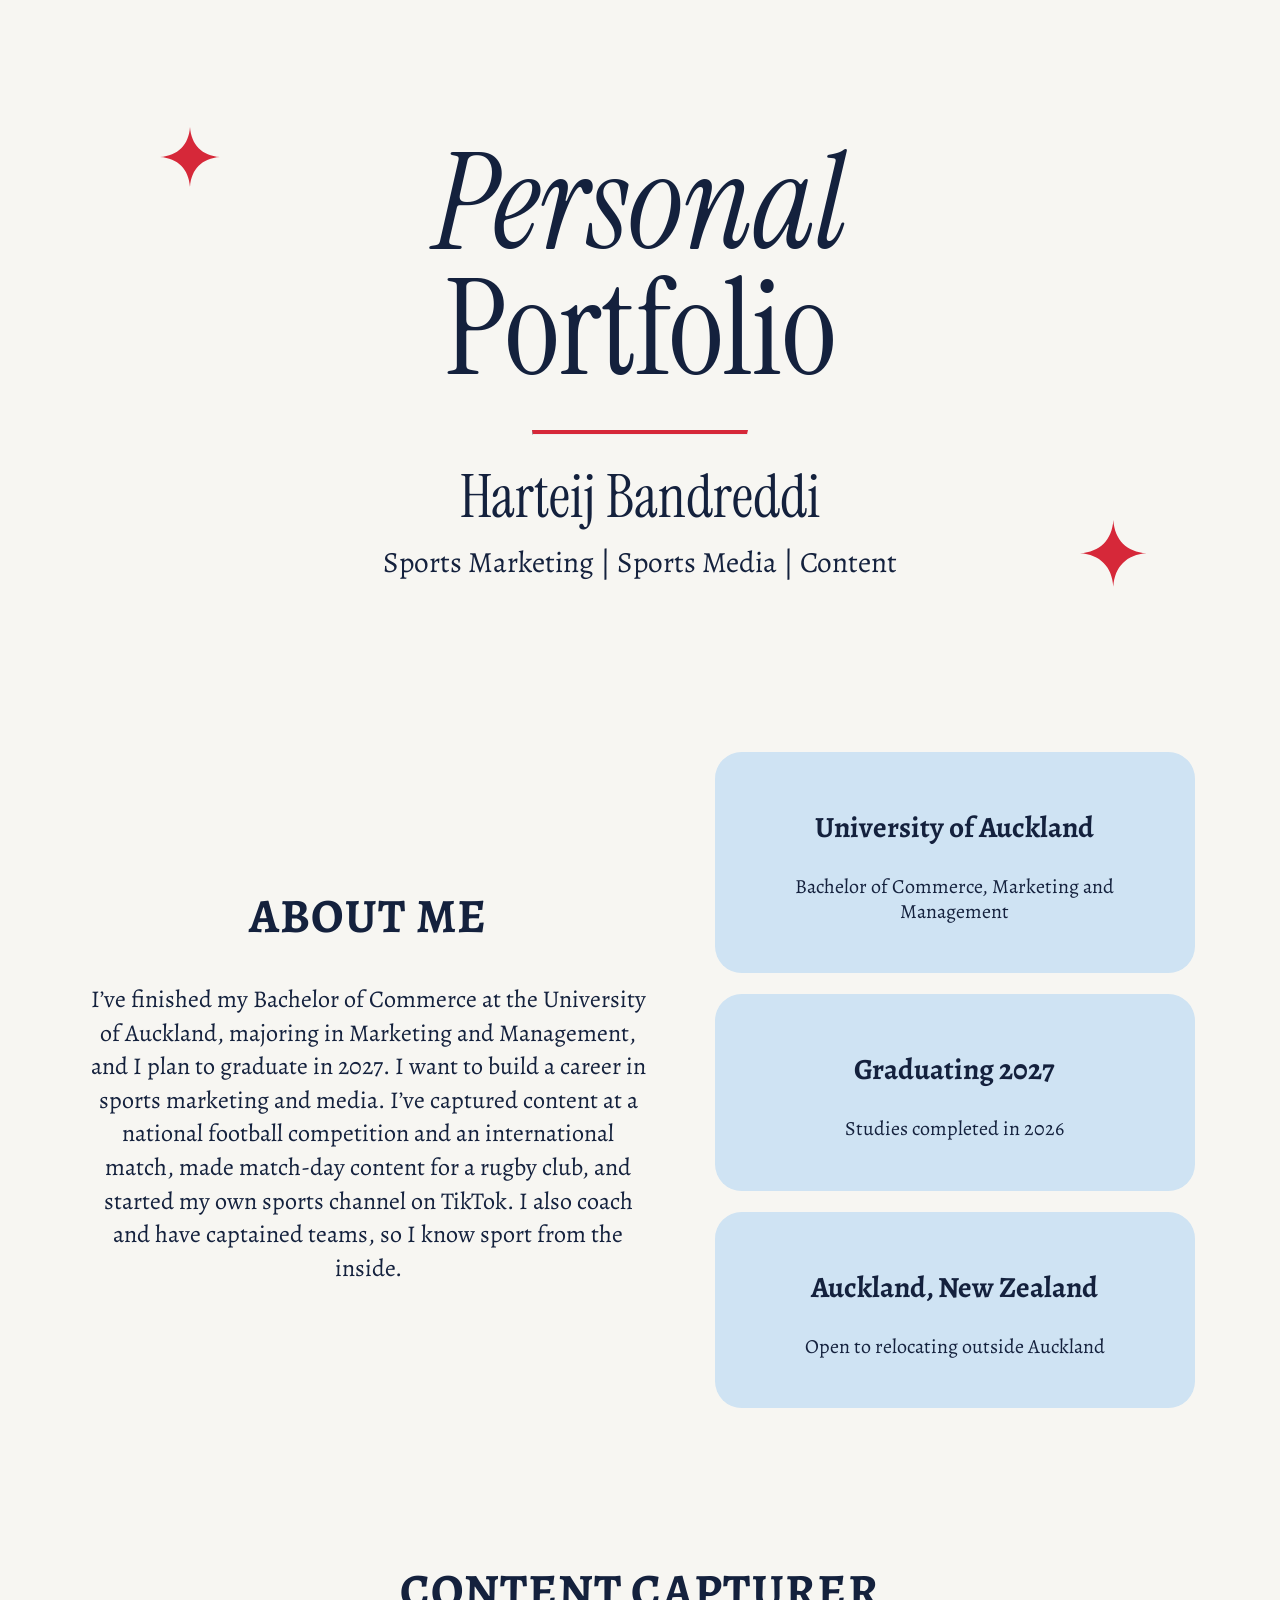
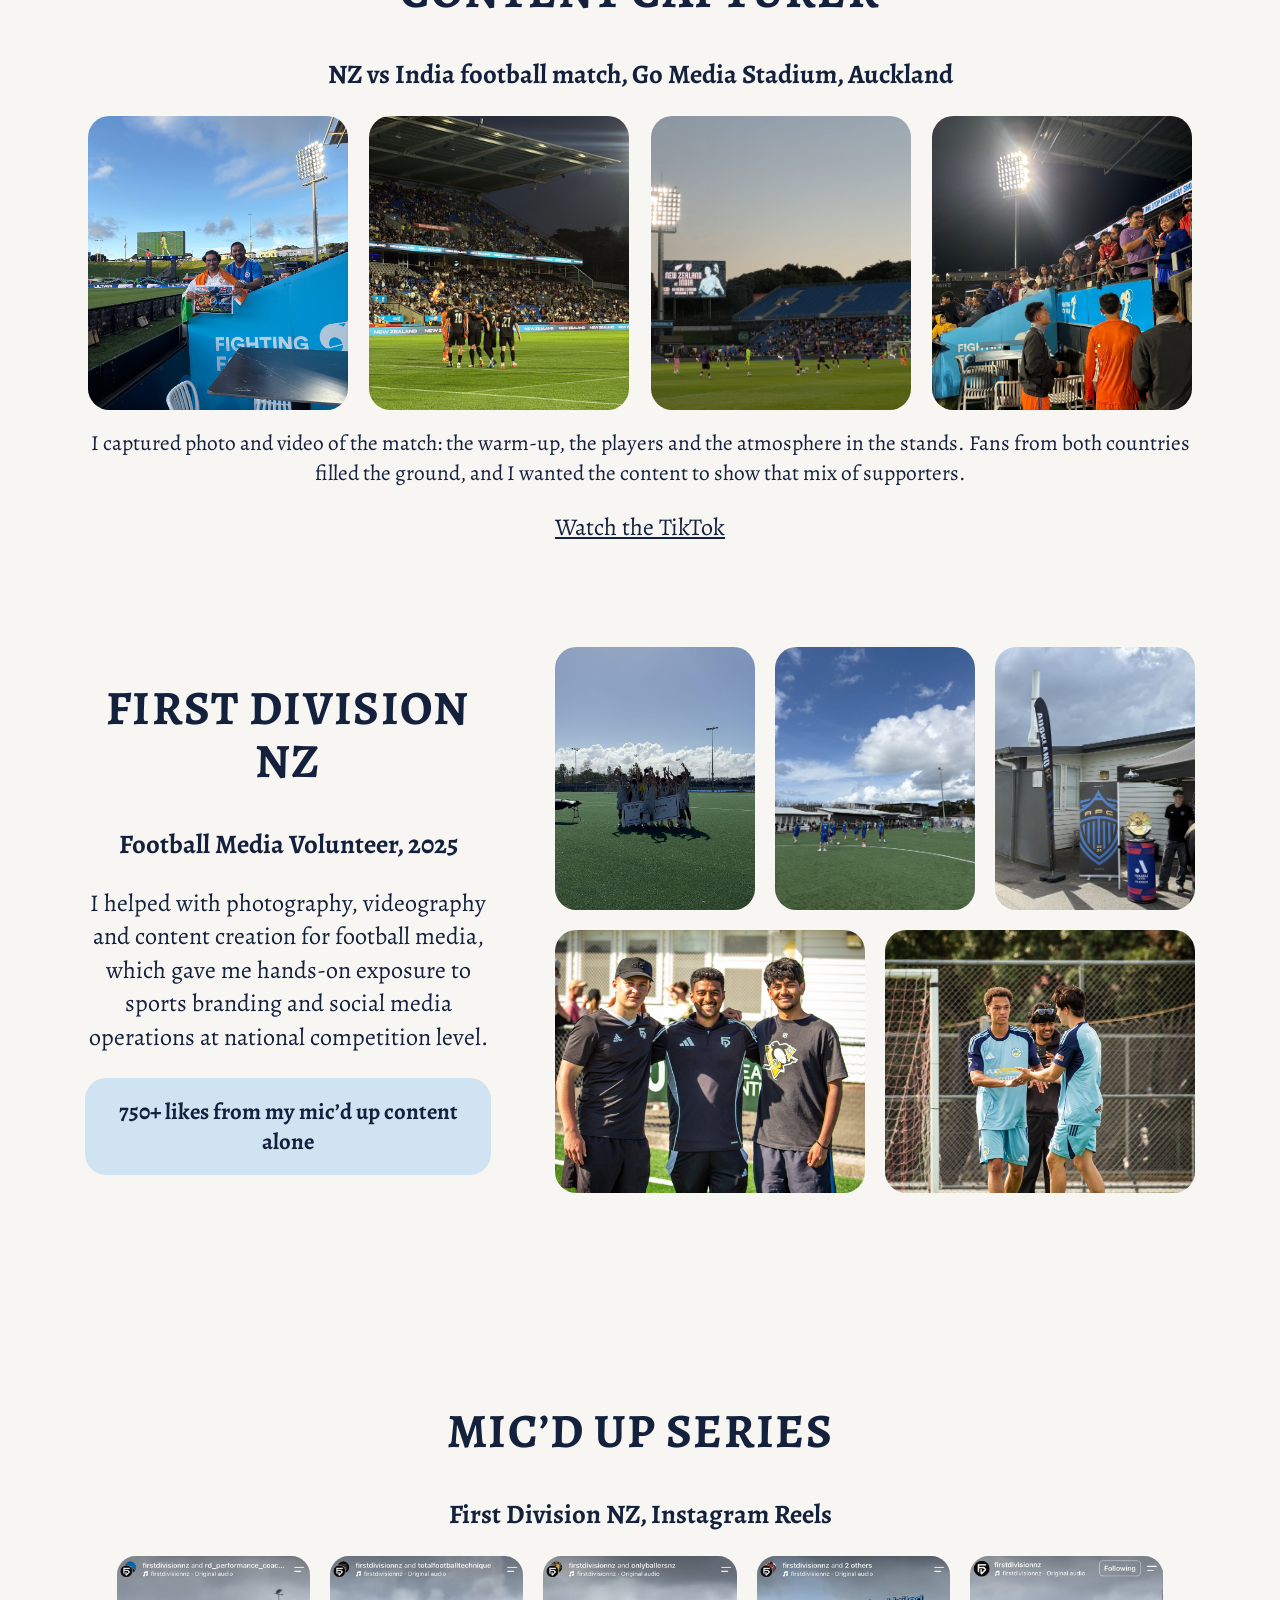
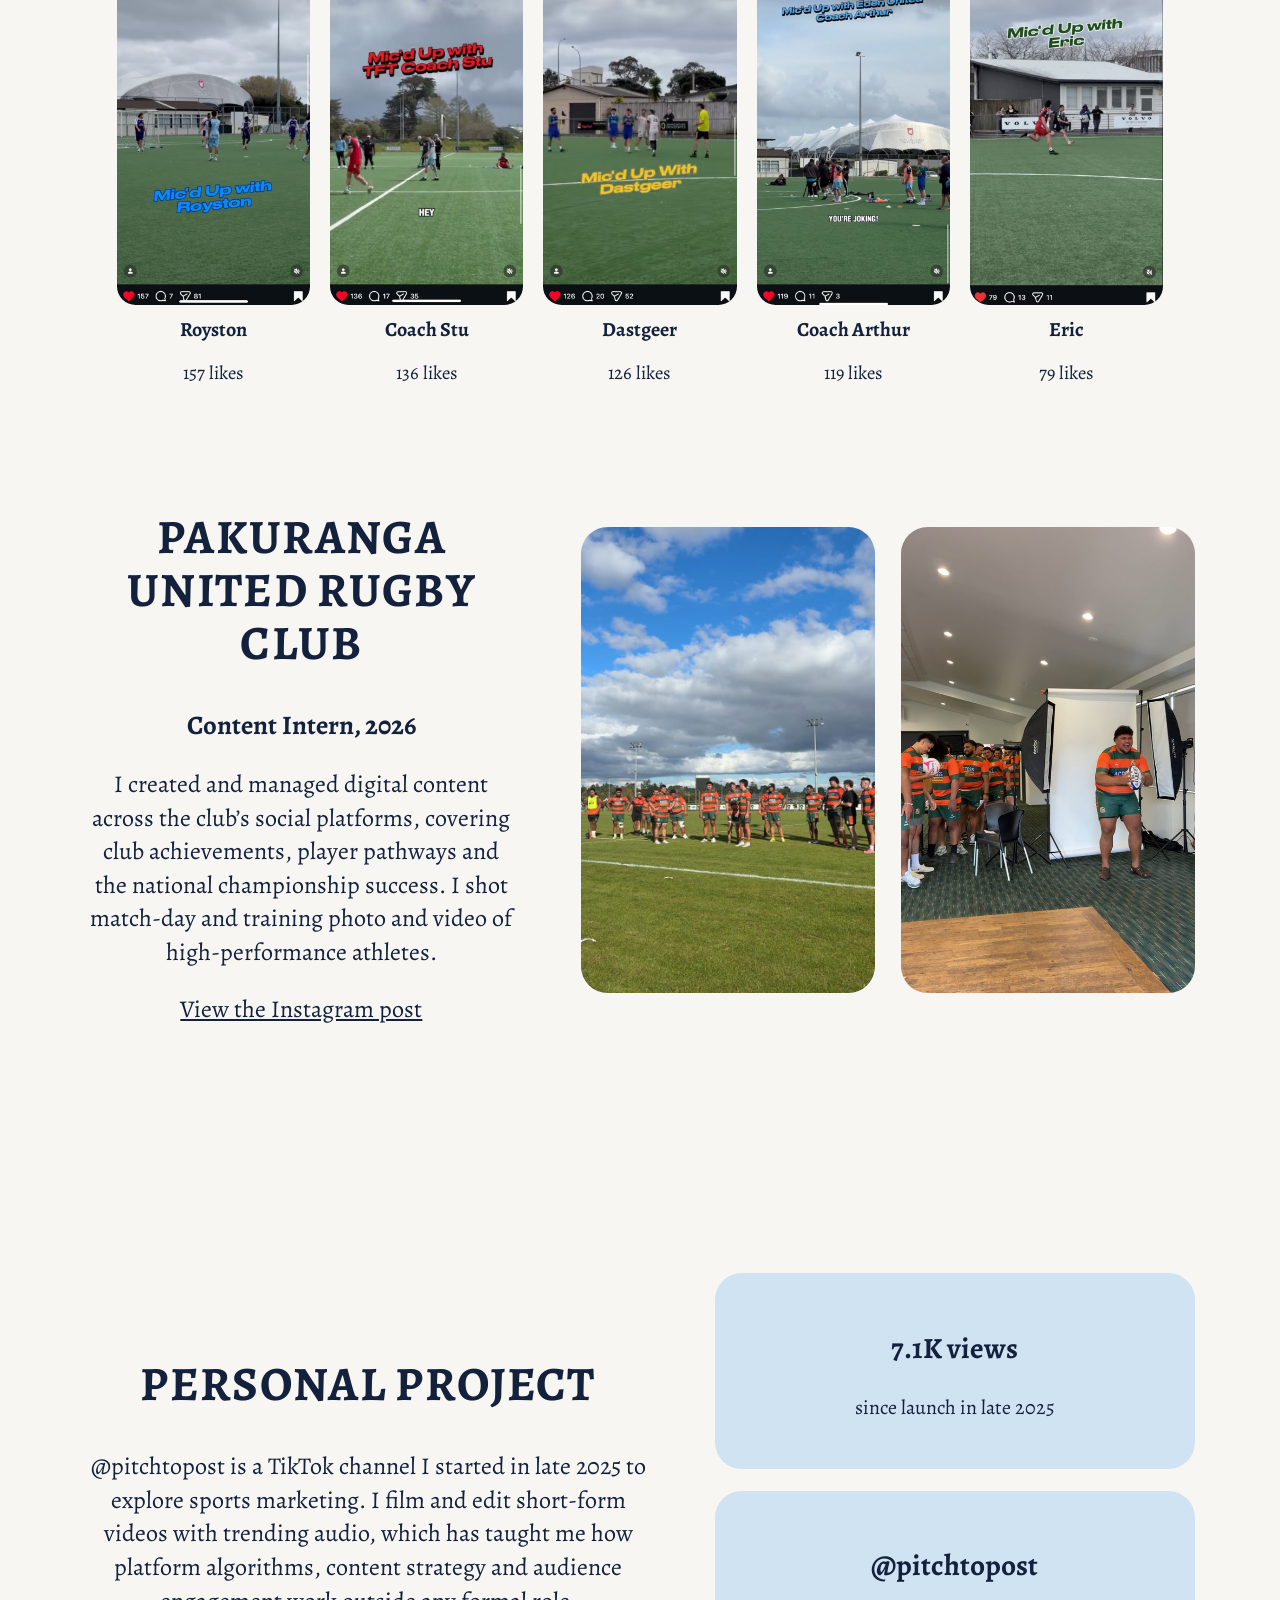
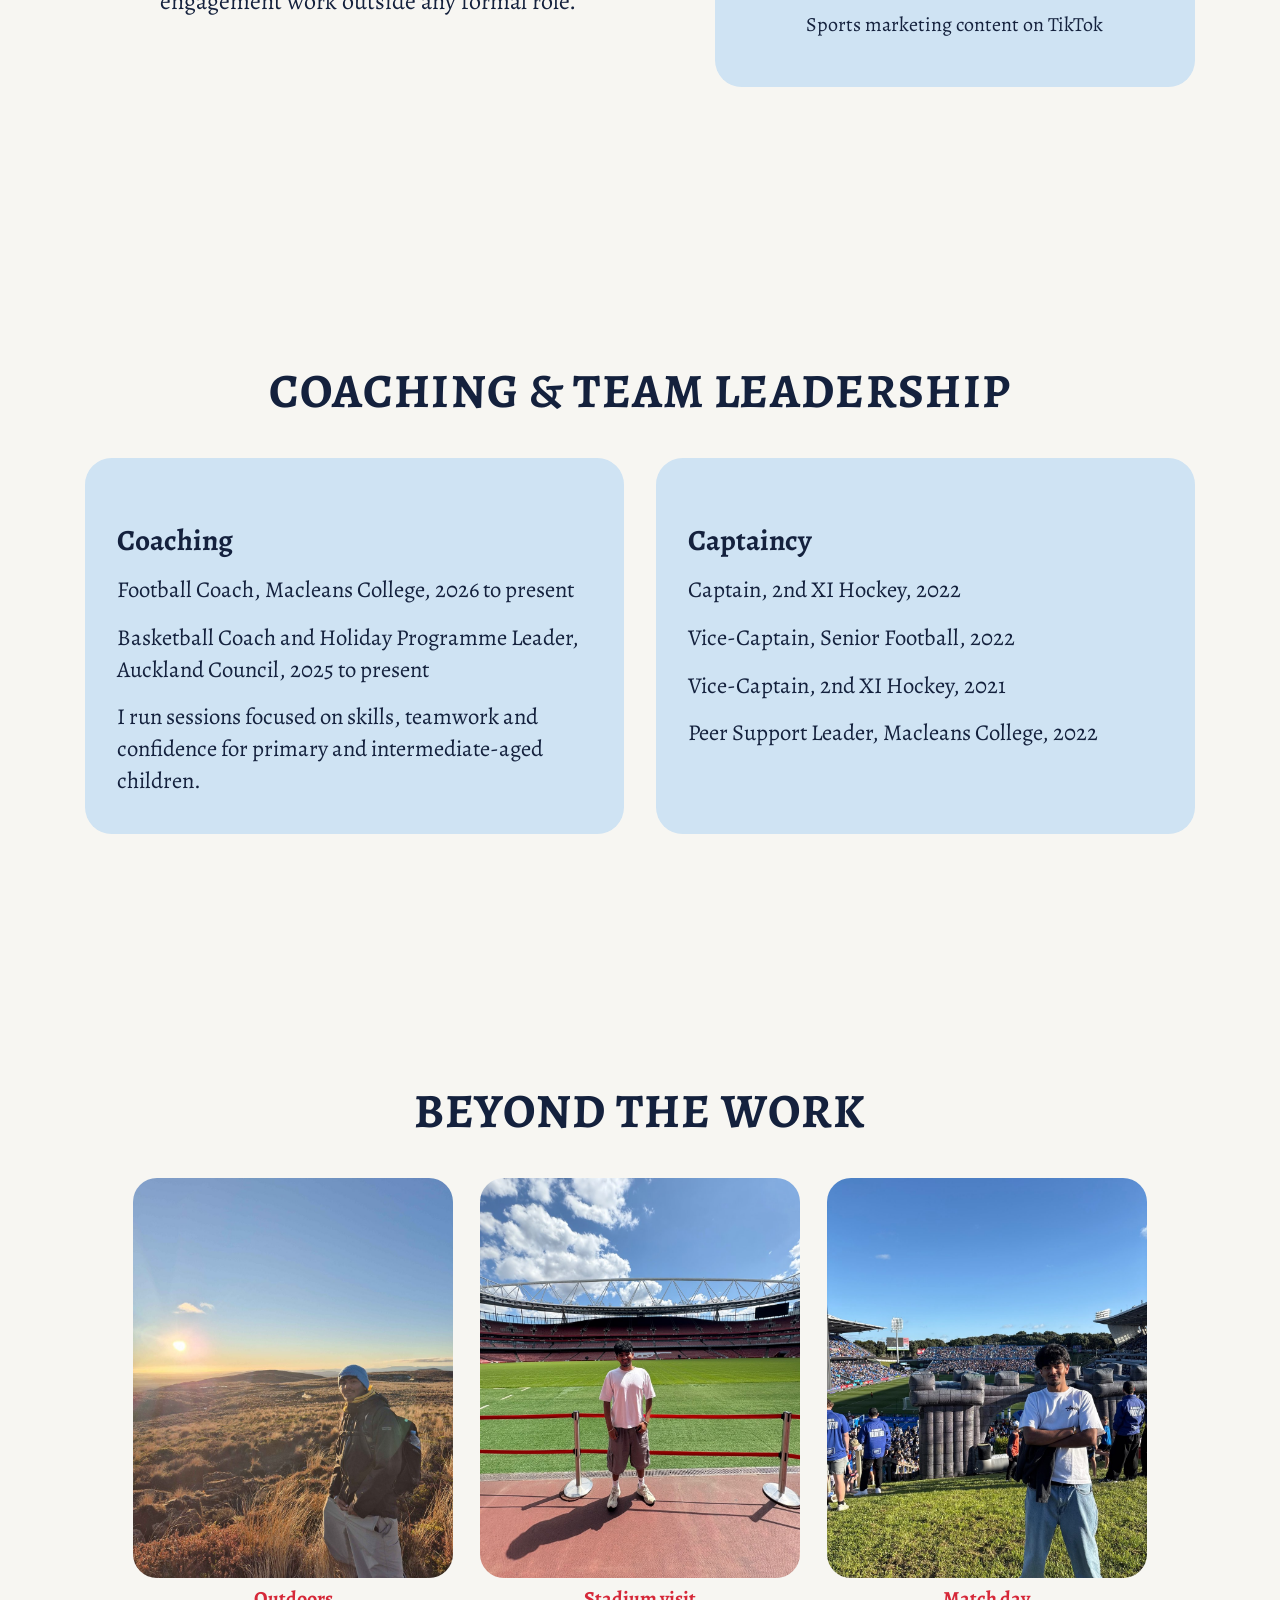
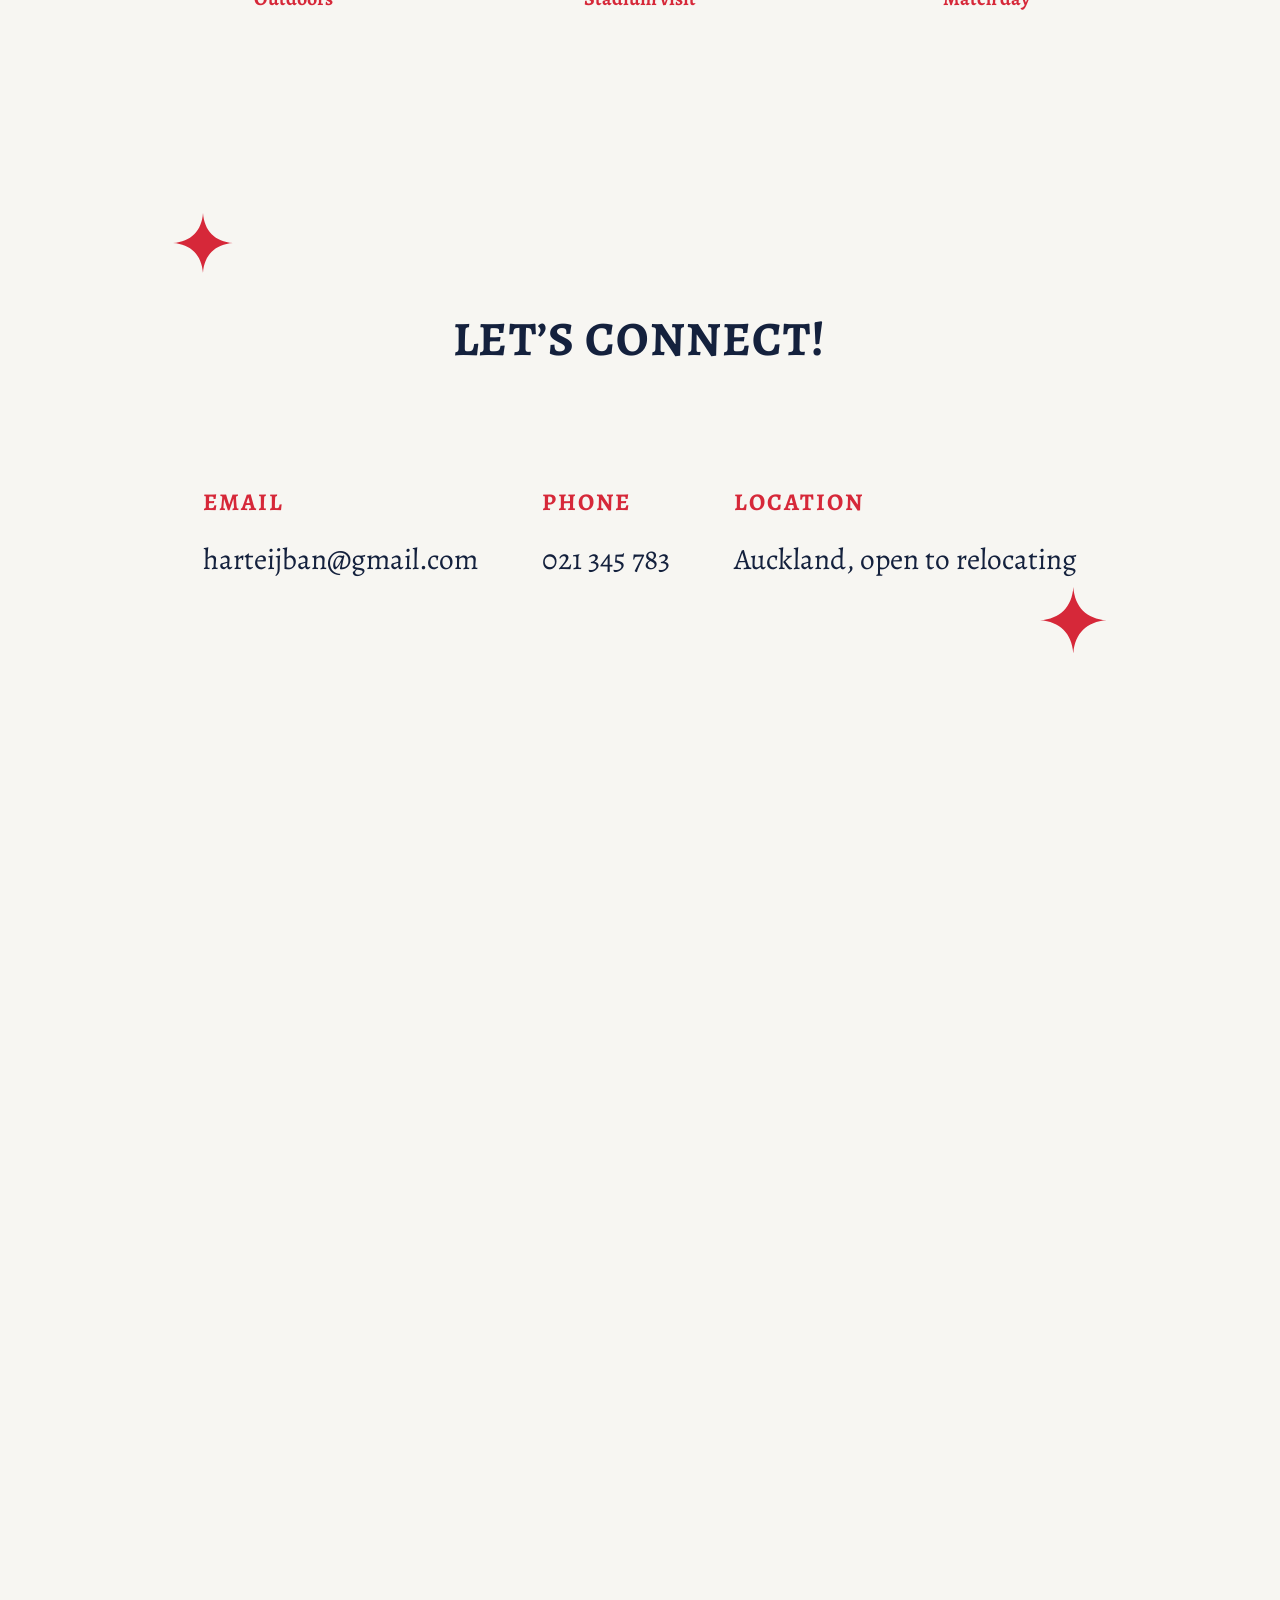
==== sports/index.html @ e4f2ea9b "Add sports-focused portfolio Co-Authored-By: Claude Sonnet 5.5 <noreply@anthropic.com> Claude-Sessio" ====
<!doctype html><html lang="en"><head><meta charset="utf-8"><meta name="viewport" content="width=device-width, initial-scale=1"><title>Harteij Bandreddi | Sports Portfolio</title>
<meta name="description" content="Sports marketing and media portfolio of Harteij Bandreddi: match-day content, coaching and team leadership.">
<meta property="og:type" content="website"><meta property="og:title" content="Harteij Bandreddi | Sports Portfolio">
<meta property="og:description" content="Sports marketing and media portfolio: First Division NZ, NZ vs India, Pakuranga United and coaching.">
<meta property="og:url" content="https://harteijb.github.io/harteij-portfolio/sports/">
<meta property="og:image" content="https://harteijb.github.io/harteij-portfolio/assets/og.jpg"><meta name="twitter:card" content="summary_large_image">
<link rel="stylesheet" href="../style.css"></head><body><section id="cover-sports" class="cover">
<svg aria-label="Decorative sparkle" width="90" height="90" viewBox="0 0 90 90" style="position:absolute; left:240px; top:190px; width:90px; height:90px"><path d="M45 0 C47 27 63 43 90 45 C63 47 47 63 45 90 C43 63 27 47 0 45 C27 43 43 27 45 0Z" fill="#D62839"/></svg>
<svg aria-label="Decorative sparkle" width="100" height="100" viewBox="0 0 100 100" style="position:absolute; left:1620px; top:780px; width:100px; height:100px"><path d="M50 0 C52 30 70 48 100 50 C70 52 52 70 50 100 C48 70 30 52 0 50 C30 48 48 30 50 0Z" fill="#D62839"/></svg>
<h1 class="t1">Personal</h1>
<h1 class="t2">Portfolio</h1>
<hr class="rule">
<h2 class="name">Harteij Bandreddi</h2>
<p class="tag">Sports Marketing | Sports Media | Content</p>
</section>
<section id="about-sports">
<div class="split">
<div class="col">
<h2 class="title">ABOUT ME</h2>
<p class="lead">I’ve finished my Bachelor of Commerce at the University of Auckland, majoring in Marketing and Management, and I plan to graduate in 2027. I want to build a career in sports marketing and media. I’ve captured content at a national football competition and an international match, made match-day content for a rugby club, and started my own sports channel on TikTok. I also coach and have captained teams, so I know sport from the inside.</p>
</div>
<div class="stack">
<div class="fact"><p class="big">University of Auckland</p><p class="small">Bachelor of Commerce, Marketing and Management</p></div>
<div class="fact"><p class="big">Graduating 2027</p><p class="small">Studies completed in 2026</p></div>
<div class="fact"><p class="big">Auckland, New Zealand</p><p class="small">Open to relocating outside Auckland</p></div>
</div>
</div>
</section>
<section id="nz-india">
<h2 class="title">CONTENT CAPTURER</h2>
<p class="role">NZ vs India football match, Go Media Stadium, Auckland</p>
<div class="row4">
<img src="assets/img01.jpg" alt="Two supporters at the side of the pitch holding a poster reading Janmabhoomi vs Karmabhoomi, with the big screen showing NZL 1, IND 0">
<img src="assets/img02.jpg" alt="New Zealand players in black celebrating together in front of a packed stand at night">
<img src="assets/img03.jpg" alt="New Zealand players warming up before the match, with the NZ vs India graphic on the big screen">
<img src="assets/img04.jpg" alt="India players in orange talking beside the stand while fans look on under the floodlights">
</div>
<p class="cap">I captured photo and video of the match: the warm-up, the players and the atmosphere in the stands. Fans from both countries filled the ground, and I wanted the content to show that mix of supporters.</p>
<p class="link"><a href="https://vt.tiktok.com/ZSpvGajjy/">Watch the TikTok</a></p>
</section>
<section id="first-division">
<div class="split">
<div class="col">
<h2 class="title">FIRST DIVISION NZ</h2>
<p class="role">Football Media Volunteer, 2025</p>
<p class="lead">I helped with photography, videography and content creation for football media, which gave me hands-on exposure to sports branding and social media operations at national competition level.</p>
<p class="callout">750+ likes from my mic’d up content alone</p>
</div>
<div class="gallery">
<div class="row3">
<img src="assets/img05.jpg" alt="First Division NZ champions celebrating on the pitch in 2025">
<img src="assets/img06.jpg" alt="Players warming up on a football pitch on match day">
<img src="assets/img07.jpg" alt="Auckland FC banner and trophy display at the ground">
</div>
<div class="row2">
<img src="assets/img08.jpg" alt="Volunteers and staff posing together at the ground on match day">
<img src="assets/img09.jpg" alt="Two players greeting each other on the pitch">
</div>
</div>
</div>
</section>
<section id="first-division-reels">
<h2 class="title">MIC’D UP SERIES</h2>
<p class="role">First Division NZ, Instagram Reels</p>
<div class="reels">
<div class="reel"><img src="assets/img10.jpg" alt="Instagram Reel, Mic’d Up with Royston, 157 likes"><p class="nm">Royston</p><p class="ct">157 likes</p></div>
<div class="reel"><img src="assets/img11.jpg" alt="Instagram Reel, Mic’d Up with TFT Coach Stu, 136 likes"><p class="nm">Coach Stu</p><p class="ct">136 likes</p></div>
<div class="reel"><img src="assets/img12.jpg" alt="Instagram Reel, Mic’d Up with Dastgeer, 126 likes"><p class="nm">Dastgeer</p><p class="ct">126 likes</p></div>
<div class="reel"><img src="assets/img13.jpg" alt="Instagram Reel, Mic’d Up with Eden United Coach Arthur, 119 likes"><p class="nm">Coach Arthur</p><p class="ct">119 likes</p></div>
<div class="reel"><img src="assets/img14.jpg" alt="Instagram Reel, Mic’d Up with Eric, 79 likes"><p class="nm">Eric</p><p class="ct">79 likes</p></div>
</div>
</section>
<section id="pakuranga">
<div class="split">
<div class="col">
<h2 class="title">PAKURANGA UNITED RUGBY CLUB</h2>
<p class="role">Content Intern, 2026</p>
<p class="lead">I created and managed digital content across the club’s social platforms, covering club achievements, player pathways and the national championship success. I shot match-day and training photo and video of high-performance athletes.</p>
<p class="link"><a href="https://www.instagram.com/p/DWijAfNEwbJ/?fqnt=eHd3bnVuc2g3aHdn">View the Instagram post</a></p>
</div>
<div class="photos">
<img src="assets/img15.jpg" alt="Pakuranga United players lined up on the pitch under a blue sky on match day">
<img src="assets/img16.jpg" alt="Pakuranga United players waiting beside a lit photo backdrop at the 2026 media day">
</div>
</div>
</section>
<section id="pitchtopost">
<div class="split">
<div class="col">
<h2 class="title">PERSONAL PROJECT</h2>
<p class="lead">@pitchtopost is a TikTok channel I started in late 2025 to explore sports marketing. I film and edit short-form videos with trending audio, which has taught me how platform algorithms, content strategy and audience engagement work outside any formal role.</p>
</div>
<div class="stack">
<div class="fact"><p class="big">7.1K views</p><p class="small">since launch in late 2025</p></div>
<div class="fact"><p class="big">@pitchtopost</p><p class="small">Sports marketing content on TikTok</p></div>
</div>
</div>
</section>
<section id="sports-leadership">
<h2 class="title">COACHING &amp; TEAM LEADERSHIP</h2>
<div class="cards">
<div class="card">
<h3>Coaching</h3>
<p class="txt">Football Coach, Macleans College, 2026 to present</p>
<p class="txt">Basketball Coach and Holiday Programme Leader, Auckland Council, 2025 to present</p>
<p class="txt">I run sessions focused on skills, teamwork and confidence for primary and intermediate-aged children.</p>
</div>
<div class="card">
<h3>Captaincy</h3>
<p class="txt">Captain, 2nd XI Hockey, 2022</p>
<p class="txt">Vice-Captain, Senior Football, 2022</p>
<p class="txt">Vice-Captain, 2nd XI Hockey, 2021</p>
<p class="txt">Peer Support Leader, Macleans College, 2022</p>
</div>
</div>
</section>
<section id="beyond">
<h2 class="title">BEYOND THE WORK</h2>
<div class="life">
<div class="lf"><img src="assets/img17.jpg" alt="Hiking at sunrise"><p class="cn">Outdoors</p></div>
<div class="lf"><img src="assets/img18.jpg" alt="At a football stadium"><p class="cn">Stadium visit</p></div>
<div class="lf"><img src="assets/img19.jpg" alt="At a match day"><p class="cn">Match day</p></div>
</div>
</section>
<section id="contact-sports" class="contact">
<svg aria-label="Decorative sparkle" width="90" height="90" viewBox="0 0 90 90" style="position:absolute; left:260px; top:200px; width:90px; height:90px"><path d="M45 0 C47 27 63 43 90 45 C63 47 47 63 45 90 C43 63 27 47 0 45 C27 43 43 27 45 0Z" fill="#D62839"/></svg>
<svg aria-label="Decorative sparkle" width="100" height="100" viewBox="0 0 100 100" style="position:absolute; left:1560px; top:760px; width:100px; height:100px"><path d="M50 0 C52 30 70 48 100 50 C70 52 52 70 50 100 C48 70 30 52 0 50 C30 48 48 30 50 0Z" fill="#D62839"/></svg>
<h2 class="title">LET’S CONNECT!</h2>
<div class="rows">
<div class="c"><p class="eyebrow">EMAIL</p><p class="val">harteijban@gmail.com</p></div>
<div class="c"><p class="eyebrow">PHONE</p><p class="val">021 345 783</p></div>
<div class="c"><p class="eyebrow">LOCATION</p><p class="val">Auckland, open to relocating</p></div>
</div>
</section>
<script>function fit(){document.body.style.zoom=Math.min(window.innerWidth/1920,1.5)}fit();addEventListener('resize',fit)</script></body></html>
---- style.css ----
@font-face{font-family:'Instrument Serif';font-style:normal;font-weight:400;src:url([data-uri]) format('woff2');}
@font-face{font-family:'Instrument Serif';font-style:italic;font-weight:400;src:url([data-uri]) format('woff2');}
@font-face{font-family:'Alegreya';font-style:normal;font-weight:400;src:url([data-uri]) format('woff2');}
@font-face{font-family:'Alegreya';font-style:normal;font-weight:500;src:url([data-uri]) format('woff2');}
@font-face{font-family:'Alegreya';font-style:normal;font-weight:700;src:url([data-uri]) format('woff2');}

@page{size:1920px 1080px;margin:0}
html,body{margin:0;padding:0}
body { font-family: 'Alegreya', Georgia, serif; color: #14213D; }
section { background: #F7F6F2; padding: 128px; counter-increment: page; }

.cover { display: flex; flex-direction: column; align-items: center; justify-content: center; text-align: center; }
.cover .t1 { font-family: 'Instrument Serif', Georgia, serif; font-style: italic; font-weight: 400; font-size: 240px; line-height: 0.95; color: #14213D; }
.cover .t2 { font-family: 'Instrument Serif', Georgia, serif; font-weight: 400; font-size: 240px; line-height: 0.95; color: #14213D; }
.cover .rule { width: 320px; border-top: 6px solid #D62839; margin: 56px 0 44px; }
.cover .name { font-family: 'Instrument Serif', Georgia, serif; font-weight: 400; font-size: 88px; line-height: 1.1; color: #14213D; }
.cover .tag { font-size: 44px; line-height: 1.2; margin-top: 24px; }

.title { font-family: 'Alegreya', Georgia, serif; font-weight: 700; font-size: 72px; line-height: 1.1; letter-spacing: 2px; color: #14213D; text-align: center; }
.role { font-size: 40px; line-height: 1.2; font-weight: 700; text-align: center; margin-top: 20px; }
.lead { font-size: 36px; line-height: 1.4; text-align: center; margin-top: 40px; }

.split { display: flex; align-items: center; gap: 96px; height: 824px; }
.col { flex: 1; }

.tiles { display: grid; grid-template-columns: 1fr 1fr; gap: 32px; width: 720px; }
.tile { background: #CFE3F3; border-radius: 40px; padding: 48px 32px; text-align: center; }
.tile .num { font-family: 'Instrument Serif', Georgia, serif; font-size: 120px; line-height: 1; color: #D62839; }
.tile .lbl { font-size: 30px; line-height: 1.25; margin-top: 12px; }

.stack { display: flex; flex-direction: column; gap: 32px; width: 720px; }
.fact { background: #CFE3F3; border-radius: 40px; padding: 44px 48px; text-align: center; }
.fact .big { font-size: 44px; line-height: 1.15; font-weight: 700; color: #14213D; }
.fact .small { font-size: 30px; line-height: 1.25; margin-top: 8px; }

.cards { display: flex; gap: 48px; margin-top: 56px; }
.card { flex: 1; background: #CFE3F3; border-radius: 40px; padding: 56px 48px; }
.card h3 { font-size: 44px; line-height: 1.15; font-weight: 700; color: #14213D; }
.card .when { font-size: 30px; line-height: 1.2; margin-top: 12px; letter-spacing: 1px; }
.card .txt { font-size: 34px; line-height: 1.4; margin-top: 24px; }

.photos { display: flex; gap: 40px; }
.photos img { width: 440px; height: 700px; object-fit: cover; border-radius: 40px; }
.link { font-size: 36px; line-height: 1.3; text-align: center; margin-top: 36px; }
.link a { color: #14213D; text-decoration: underline; }
.handle { font-size: 40px; line-height: 1.2; text-align: center; margin-top: 36px; font-weight: 700; color: #D62839; }

.results { display: flex; align-items: center; justify-content: center; gap: 48px; margin-top: 40px; }
.results .wide { width: 720px; height: 596px; object-fit: contain; border-radius: 32px; background: #CFE3F3; }
.results .phone { width: 277px; height: 600px; object-fit: cover; border-radius: 32px; }
.callout { background: #CFE3F3; border-radius: 32px; padding: 28px 36px; font-size: 34px; line-height: 1.3; font-weight: 700; text-align: center; margin-top: 36px; }

.row4 { display: flex; justify-content: center; gap: 32px; margin-top: 32px; }
.row4 img { width: 390px; height: 440px; object-fit: cover; border-radius: 32px; }
.cap { font-size: 32px; line-height: 1.4; text-align: center; margin-top: 28px; }

.grid6 { display: grid; grid-template-columns: 1fr 1fr 1fr; gap: 32px 48px; margin-top: 40px; }
.grid6 .c { text-align: center; }
.grid6 .eyebrow { font-size: 32px; line-height: 1.2; letter-spacing: 2px; font-weight: 700; color: #D62839; margin-bottom: 18px; }
.grid6 .item { font-size: 30px; line-height: 1.35; }
.tools { font-size: 28px; line-height: 1.3; text-align: center; margin-top: 28px; font-weight: 700; color: #D62839; }
.soft { font-size: 28px; line-height: 1.3; text-align: center; margin-top: 8px; }

.cardgrid { display: grid; grid-template-columns: 1fr 1fr 1fr; gap: 32px; margin-top: 48px; }
.cardgrid .card { background: #CFE3F3; border-radius: 40px; padding: 36px; }
.cardgrid .card h3 { font-size: 44px; line-height: 1.15; font-weight: 700; color: #14213D; }
.cardgrid .card .txt { font-size: 28px; line-height: 1.35; margin-top: 16px; }

.reels { display: flex; justify-content: center; gap: 30px; margin-top: 32px; }
.reel { width: 290px; }
.reel img { width: 290px; height: 523px; object-fit: cover; border-radius: 28px; }
.reel .nm { font-size: 30px; line-height: 1.2; font-weight: 700; text-align: center; margin-top: 14px; color: #14213D; }
.reel .ct { font-size: 28px; line-height: 1.2; text-align: center; }

.duo { display: flex; align-items: flex-start; justify-content: center; gap: 40px; margin-top: 32px; }
.duo .wideshot { width: 848px; height: 560px; object-fit: cover; border-radius: 28px; }
.duo .col2 { width: 311px; }
.duo .reel2 { width: 311px; height: 560px; object-fit: cover; border-radius: 28px; }
.duo .ct2 { font-size: 28px; line-height: 1.2; text-align: center; margin-top: 14px; }

.gallery { display: flex; flex-direction: column; gap: 30px; width: 960px; }
.gallery .row3 { display: flex; gap: 30px; }
.gallery .row2 { display: flex; gap: 30px; }
.gallery .row3 img { width: 300px; height: 395px; object-fit: cover; border-radius: 32px; }
.gallery .row2 img { width: 465px; height: 395px; object-fit: cover; border-radius: 32px; }

.cols4 { display: flex; gap: 48px; margin-top: 96px; }
.cols4 .c { flex: 1; text-align: center; }
.cols4 .eyebrow { font-size: 36px; line-height: 1.2; letter-spacing: 3px; font-weight: 700; color: #D62839; margin-bottom: 28px; }
.cols4 .item { font-size: 34px; line-height: 1.5; }

.contact { display: flex; flex-direction: column; align-items: center; justify-content: center; text-align: center; }
.contact .rows { display: flex; gap: 96px; margin-top: 88px; }
.contact .rows .c { text-align: left; }
.contact .eyebrow { font-size: 36px; line-height: 1.2; letter-spacing: 3px; font-weight: 700; color: #D62839; }
.contact .val { font-size: 44px; line-height: 1.25; margin-top: 12px; }

.certs { display: grid; grid-template-columns: 420px 420px 420px; gap: 28px 40px; justify-content: center; margin-top: 32px; }
.certs .cc img { width: 420px; height: 298px; object-fit: cover; border-radius: 20px; display: block; }
.certs .cc .cn { font-size: 26px; line-height: 1.2; font-weight: 700; text-align: center; margin-top: 8px; }
.certs .note { background: #CFE3F3; border-radius: 28px; padding: 24px 32px; height: 298px; box-sizing: border-box; display: flex; flex-direction: column; justify-content: center; }
.certs .note h3 { font-size: 36px; line-height: 1.15; font-weight: 700; color: #D62839; }
.certs .note p { font-size: 28px; line-height: 1.3; margin-top: 10px; }
.sub { font-size: 30px; line-height: 1.3; text-align: center; margin-top: 16px; }
.cover h1, .cover h2, .cover p { margin: 0; }
.cover .t1, .cover .t2 { font-size: 200px; }
.grid6 p { margin: 0; }
.grid6 .item { font-size: 28px; line-height: 1.25; margin-top: 6px; }
.grid6 .eyebrow { margin-bottom: 10px; }
.grid6 { margin-top: 28px; gap: 28px 48px; }
.tools, .soft { margin-bottom: 0; }
.cardgrid .card h3, .cardgrid .card p { margin-bottom: 0; }
.cardgrid .card h3 { margin-top: 0; }
.cards .card h3, .cards .card p { margin-bottom: 0; }
#education .txt { margin-top: 16px; }
.life { display: flex; justify-content: center; gap: 40px; margin-top: 28px; }
.life .lf img { width: 480px; height: 600px; object-fit: cover; border-radius: 36px; display: block; }
.life .cn { font-size: 30px; line-height: 1.2; font-weight: 700; text-align: center; margin: 14px 0 0; color: #D62839; }
.lead2 { font-size: 32px; line-height: 1.35; text-align: center; margin: 24px 0 0; }
.cardgrid.two { grid-template-columns: 1fr 1fr; margin-top: 32px; gap: 28px; }
.cardgrid.two .card { padding: 32px 40px; }
.cardgrid.two .card .txt { font-size: 30px; }
.uni { display: flex; align-items: center; gap: 72px; height: 824px; }
.uni .left { width: 700px; }
.uni .left .title { text-align: left; }
.uni .left .role { text-align: left; font-size: 34px; }
.uni .left .lead { text-align: left; font-size: 28px; line-height: 1.4; margin-top: 28px; }
.uni .right { flex: 1; }
.uni .shots { display: flex; justify-content: center; align-items: center; gap: 20px; }
.uni .shots .wide { width: 440px; height: 364px; object-fit: contain; border-radius: 24px; background: #CFE3F3; }
.uni .shots .phone { width: 168px; height: 364px; object-fit: cover; border-radius: 24px; }
.uni .tiles2 { display: grid; grid-template-columns: repeat(4, 1fr); gap: 16px; margin-top: 24px; }
.uni .tiles2 .tile { padding: 24px 12px; border-radius: 28px; }
.uni .tiles2 .num { font-size: 64px; margin: 0; }
.uni .tiles2 .lbl { font-size: 24px; margin: 8px 0 0; }

section{position:relative;width:1920px;height:1080px;box-sizing:border-box;overflow:hidden;page-break-after:always;break-after:page}

@media screen{body{background:#F7F6F2}section{margin:0 auto}}
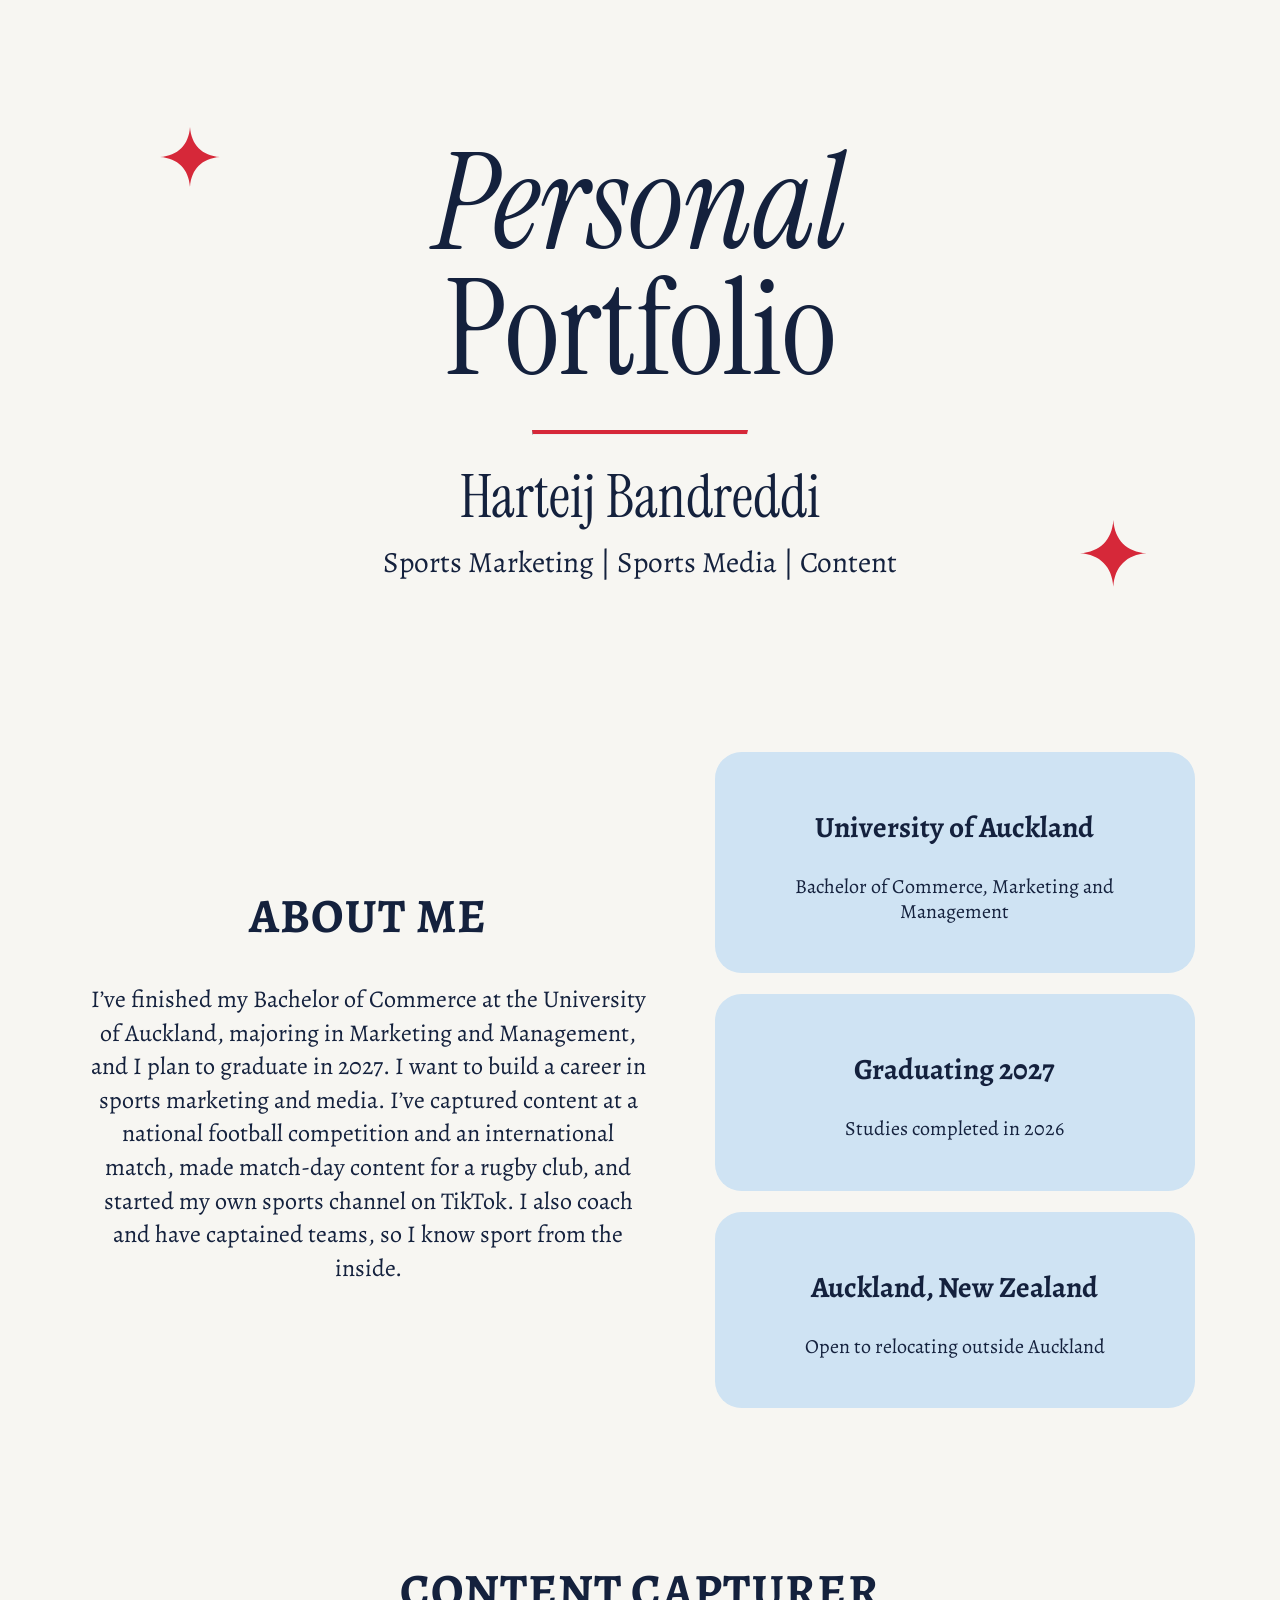
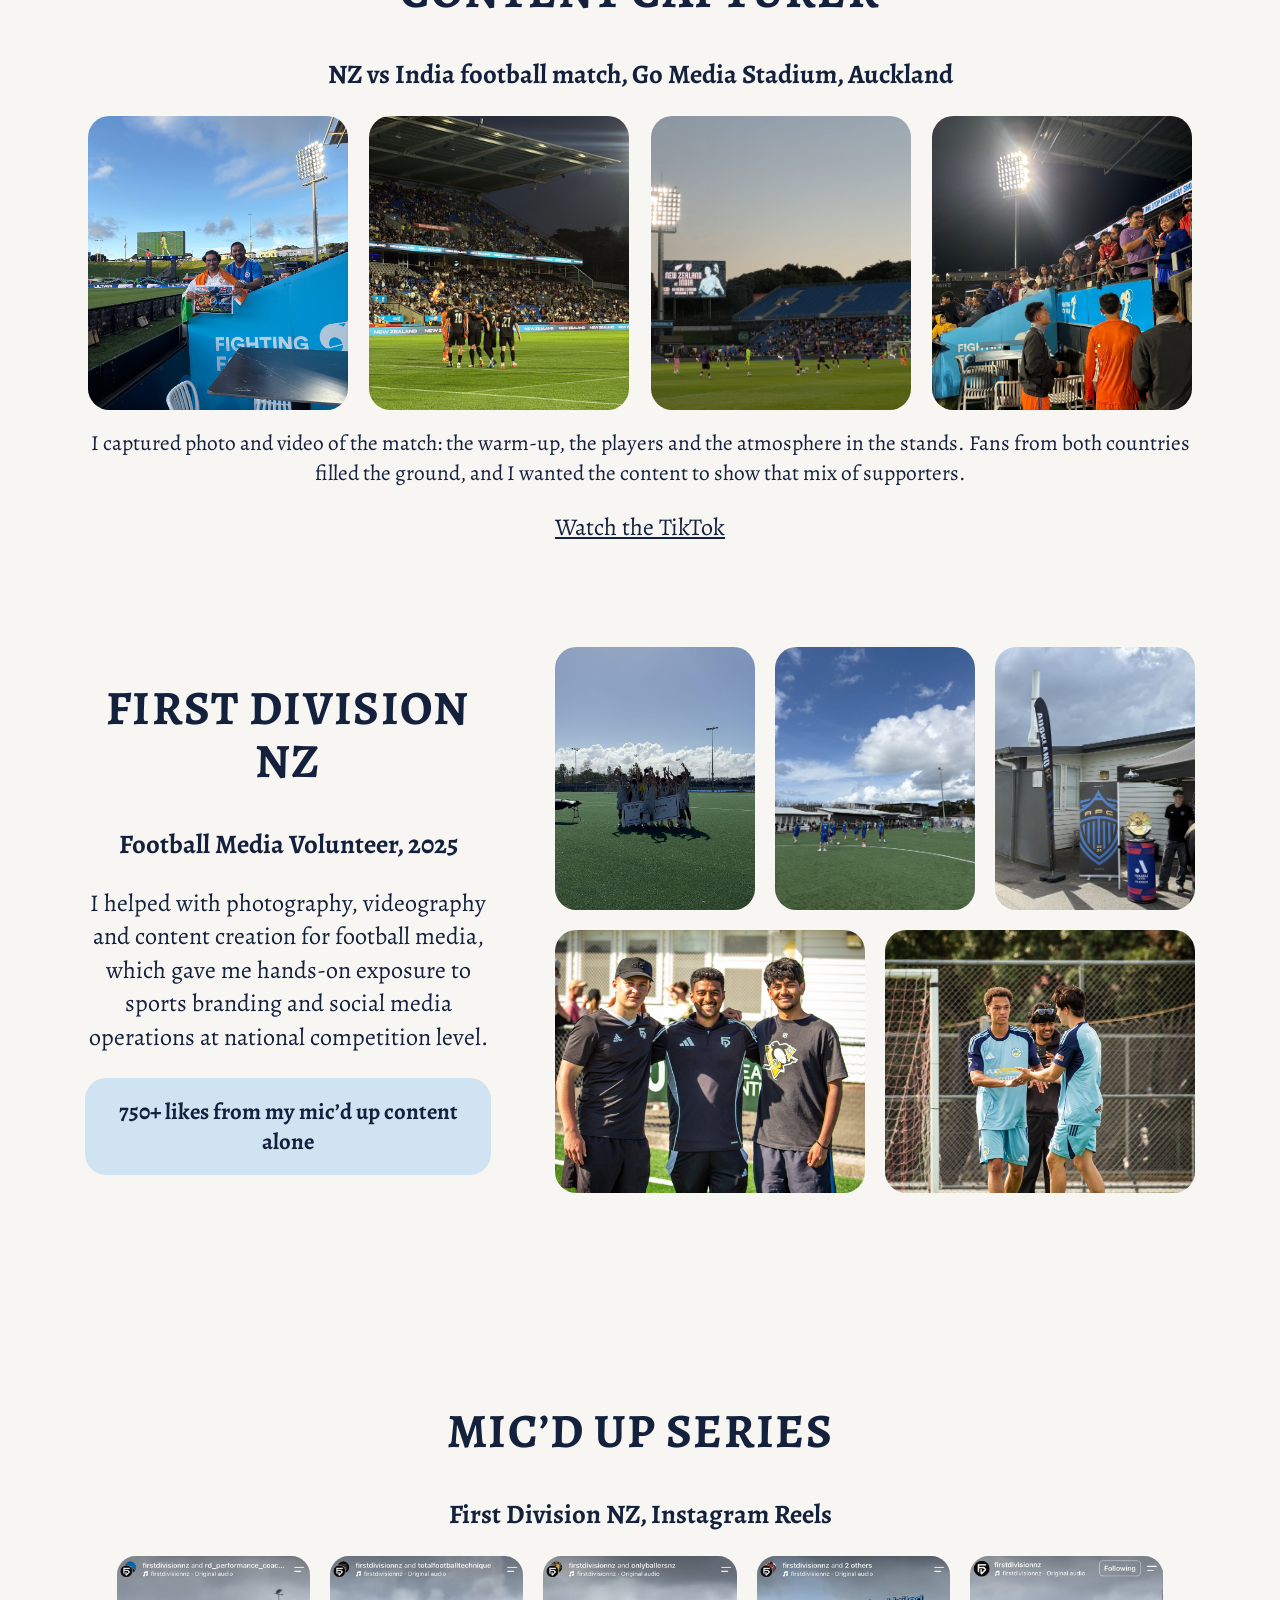
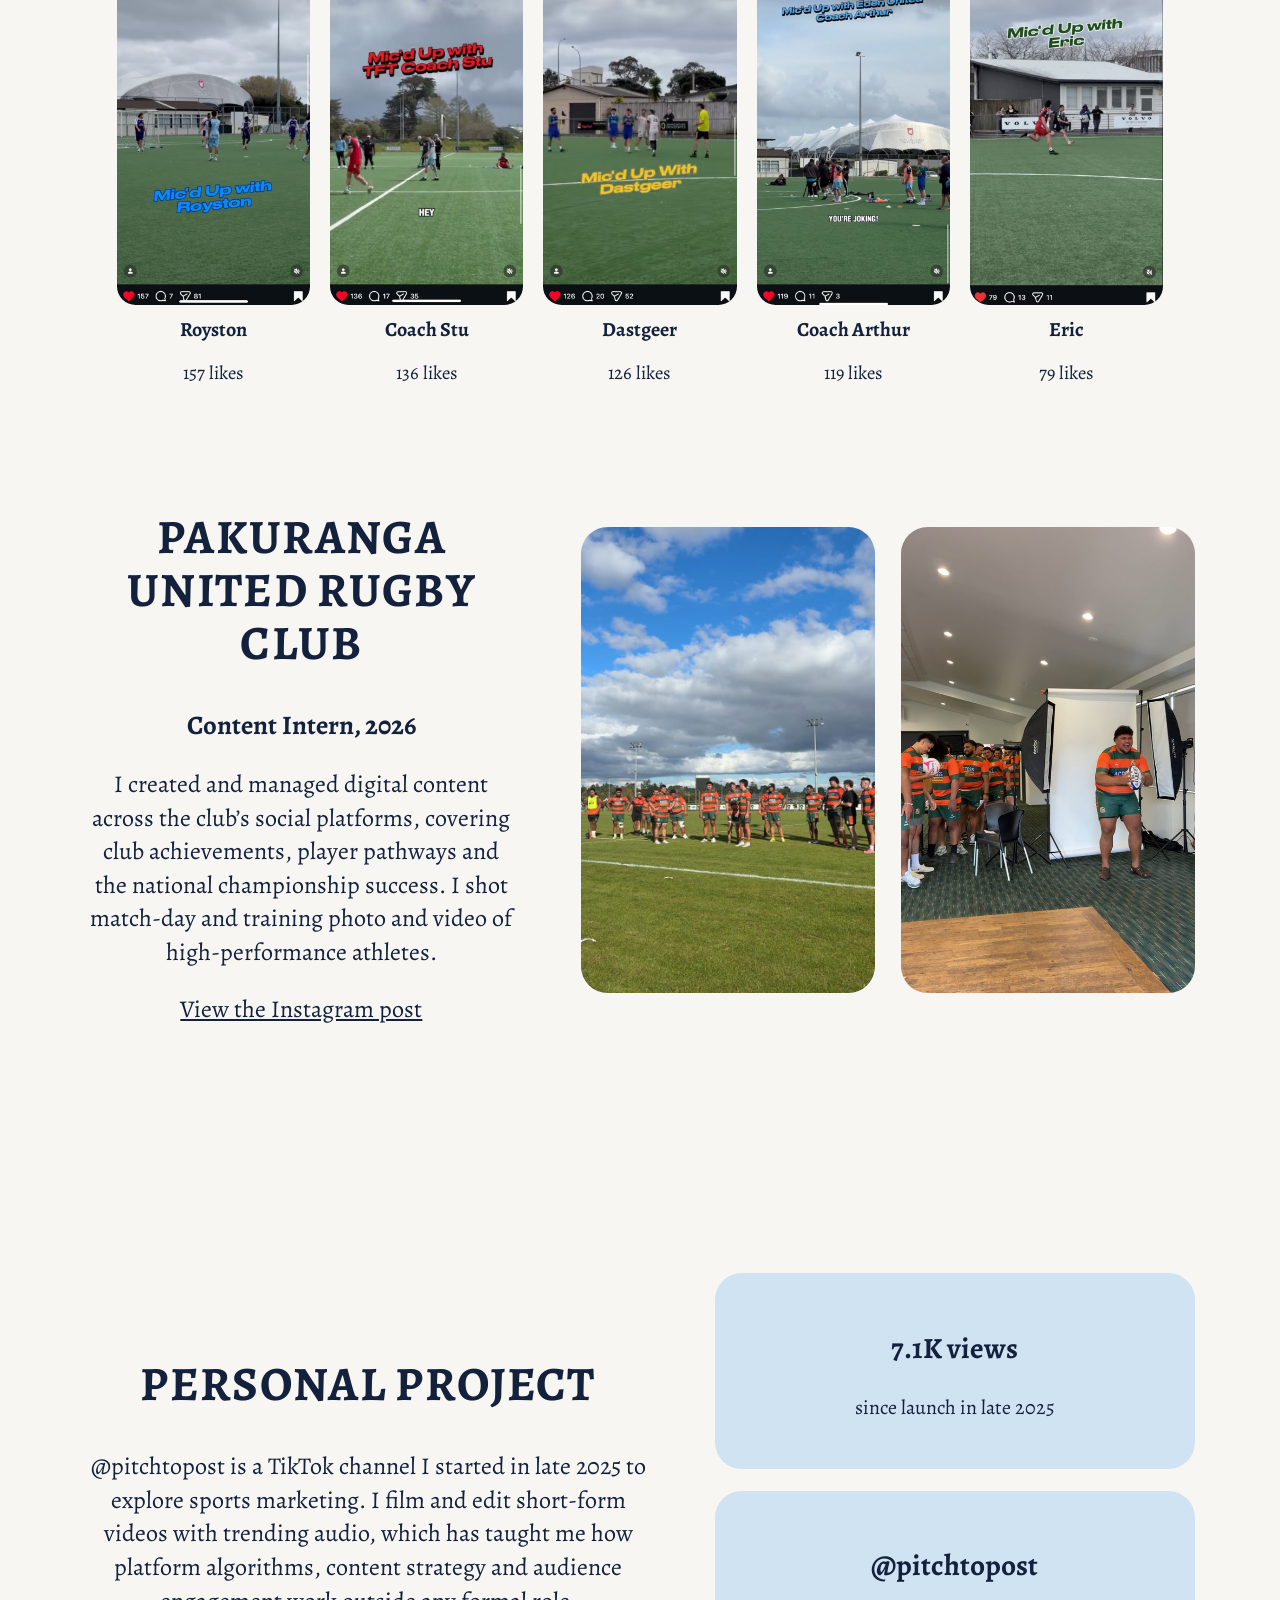
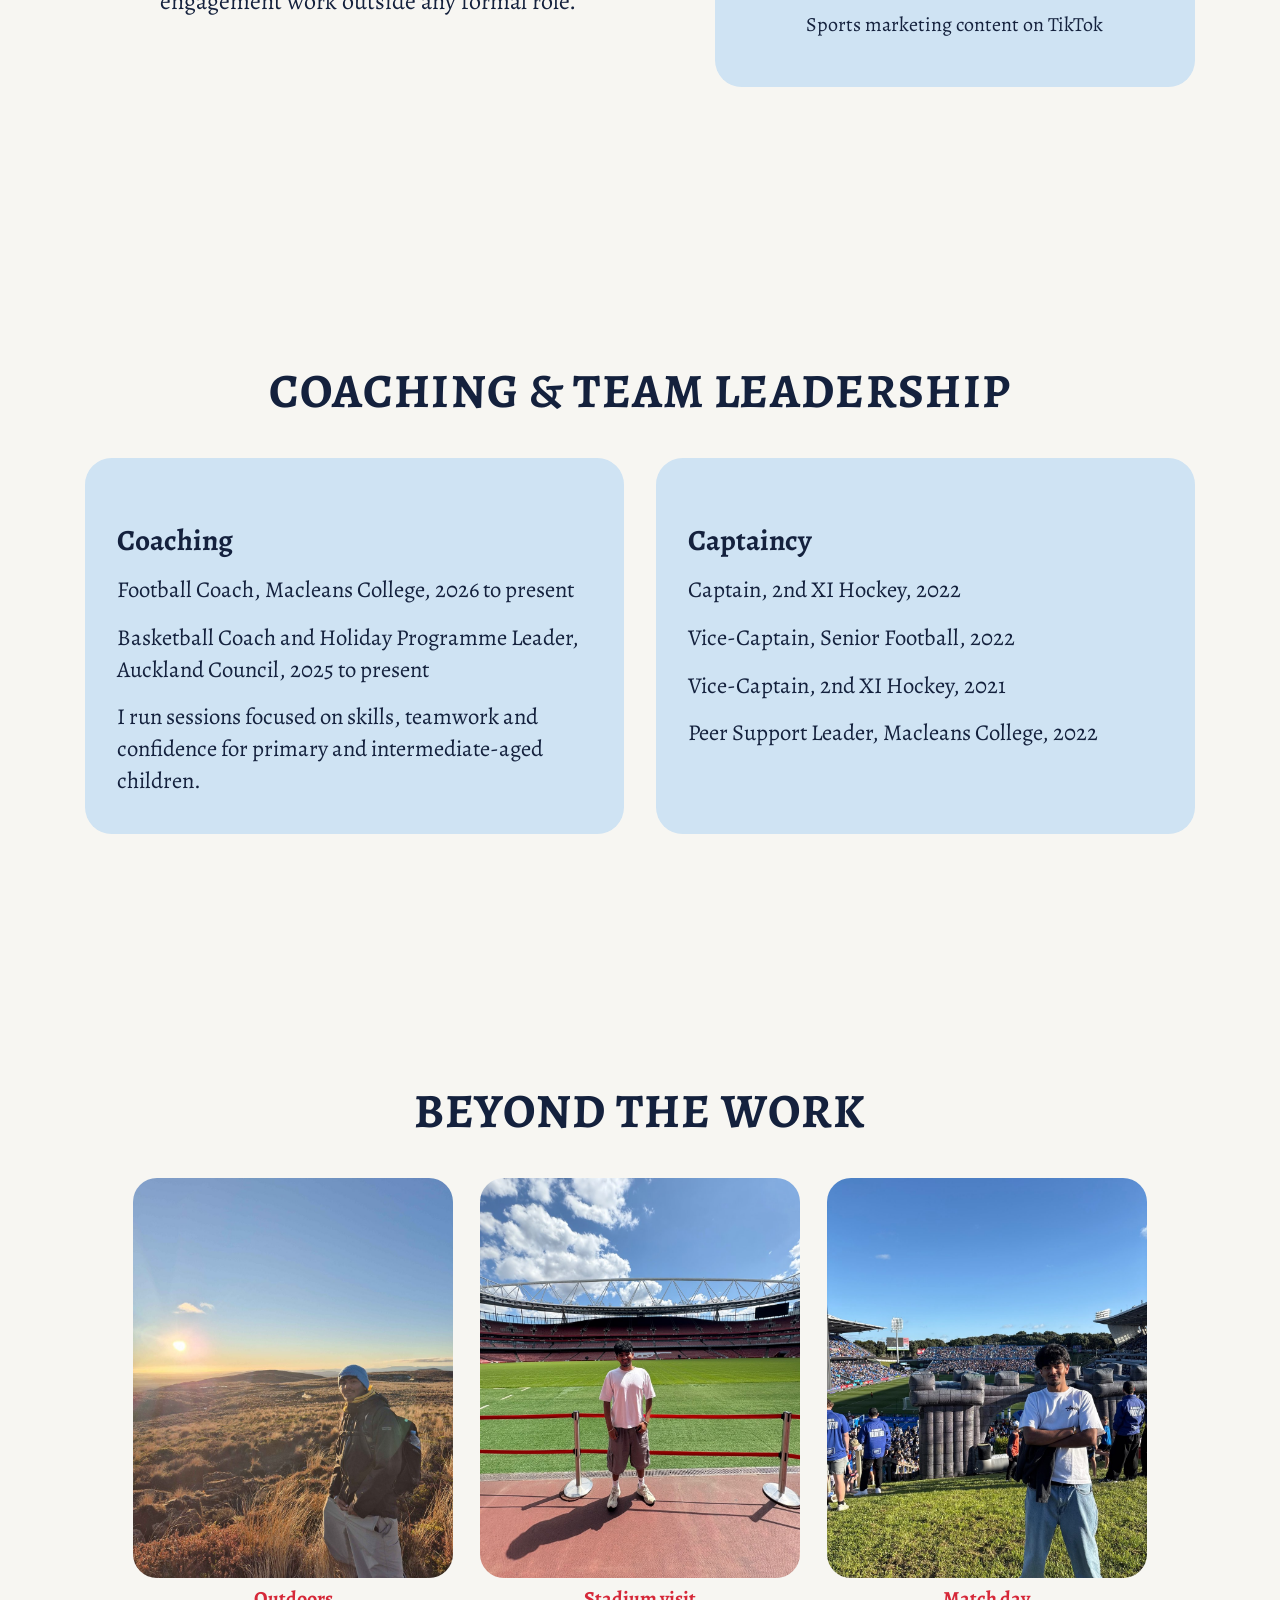
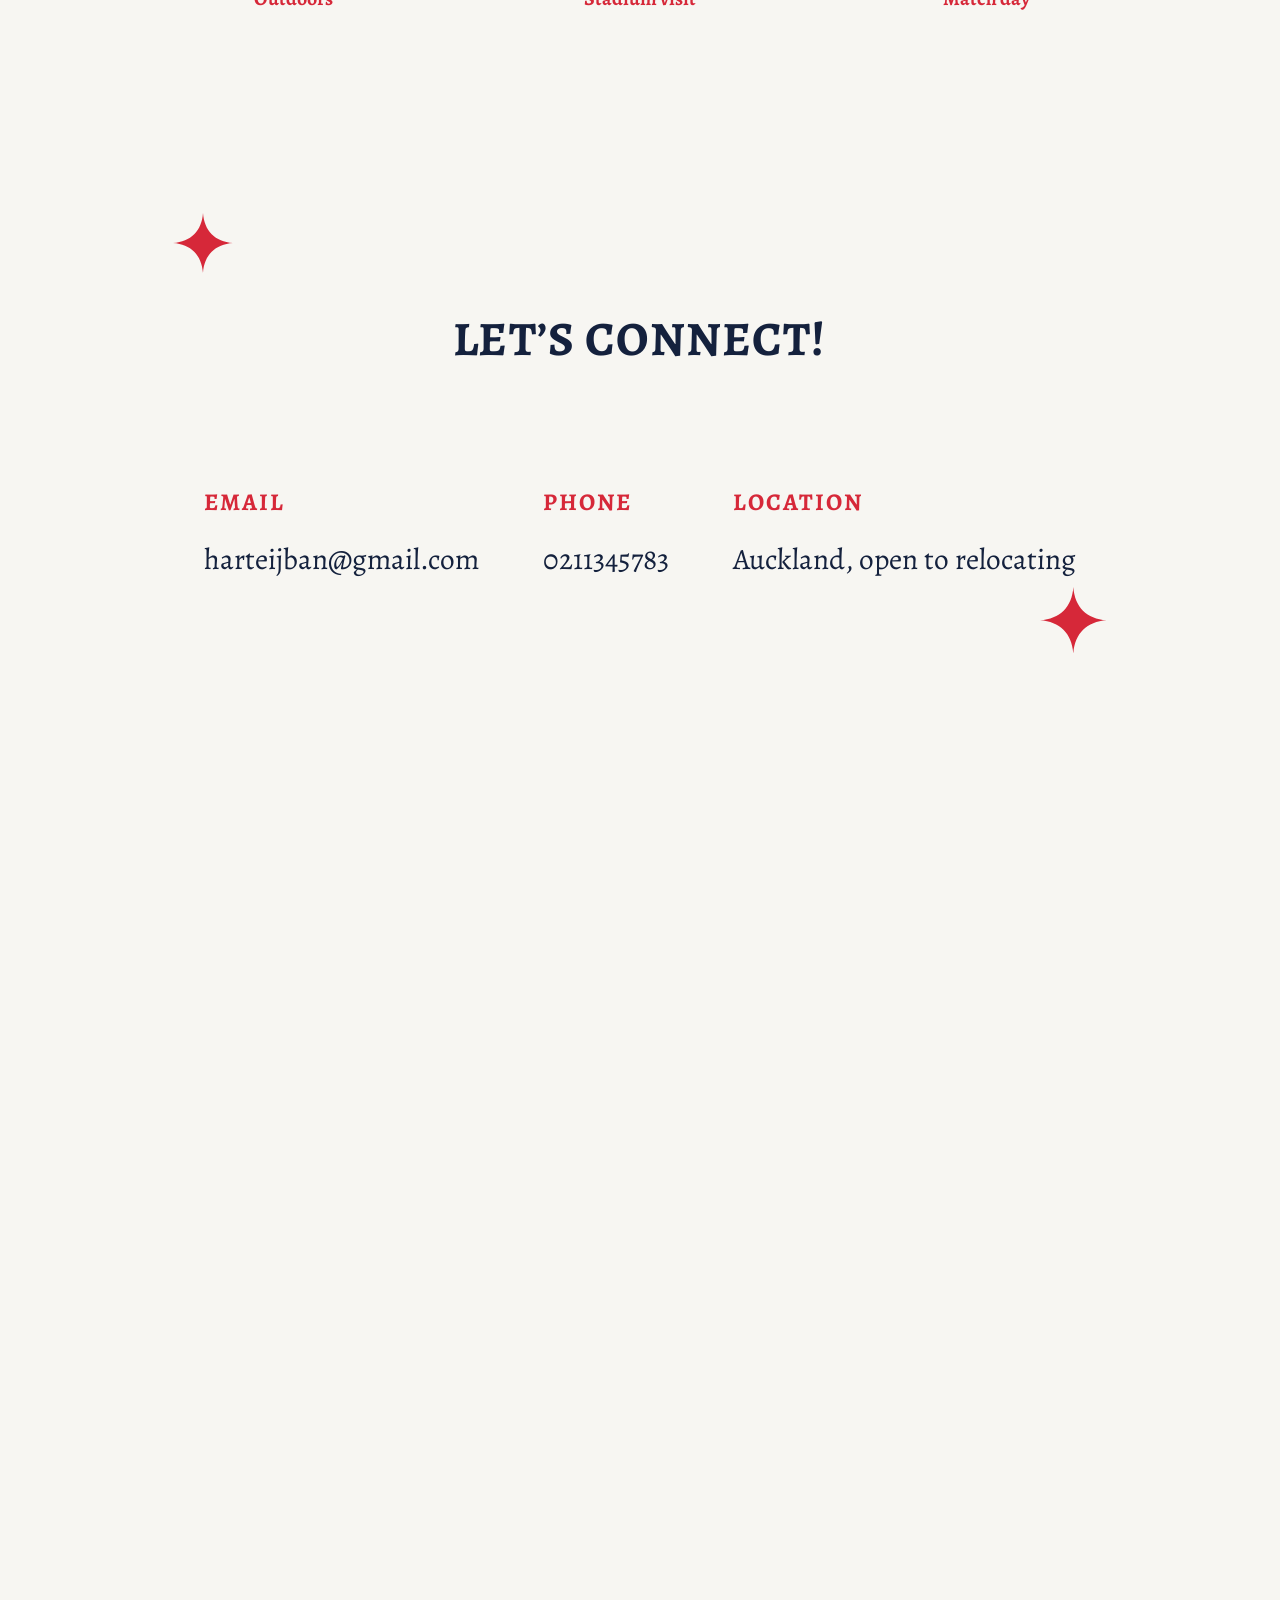
==== commit 17cc488d: "Fix phone number Co-Authored-By: Claude Sonnet 5.5 <noreply@anthropic.com> Claude-Session: https://c" ====
--- a/sports/index.html
+++ b/sports/index.html
@@ -128,7 +128,7 @@
 <h2 class="title">LET’S CONNECT!</h2>
 <div class="rows">
 <div class="c"><p class="eyebrow">EMAIL</p><p class="val">harteijban@gmail.com</p></div>
-<div class="c"><p class="eyebrow">PHONE</p><p class="val">021 345 783</p></div>
+<div class="c"><p class="eyebrow">PHONE</p><p class="val">0211345783</p></div>
 <div class="c"><p class="eyebrow">LOCATION</p><p class="val">Auckland, open to relocating</p></div>
 </div>
 </section>
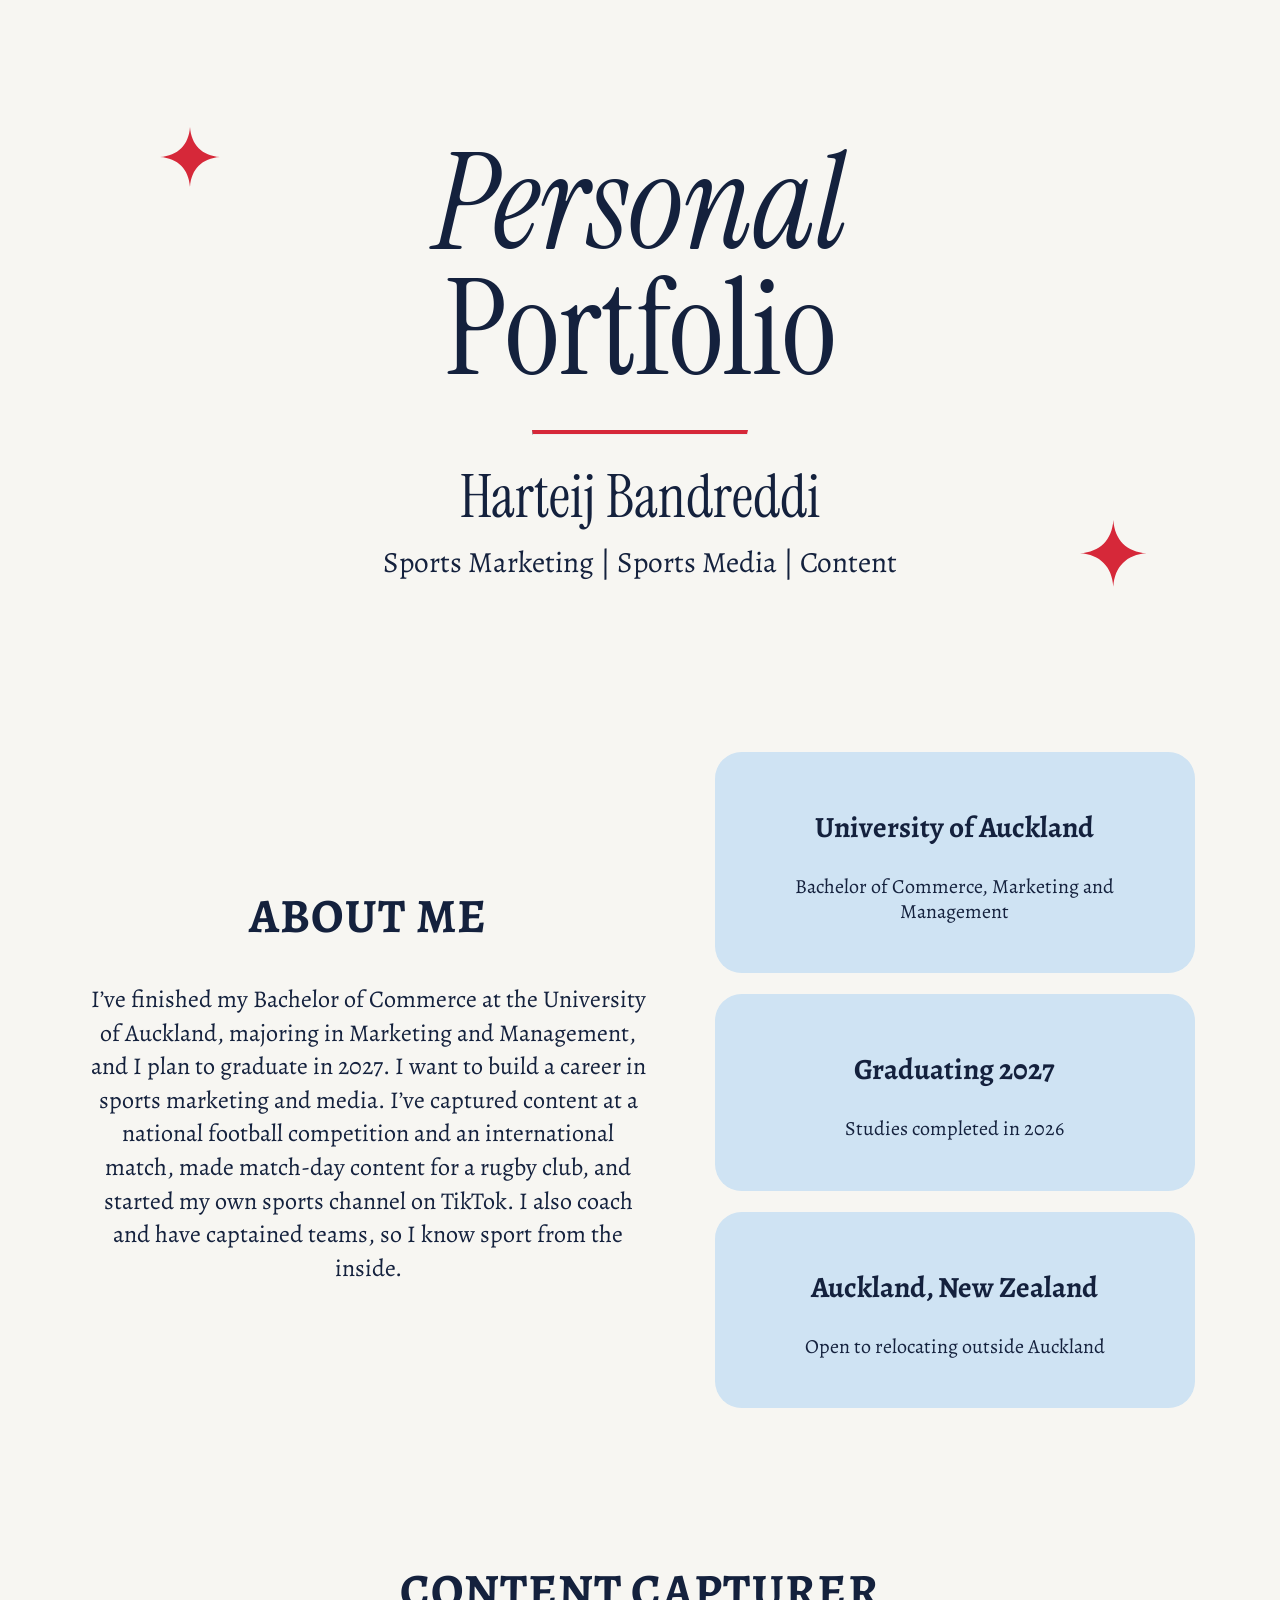
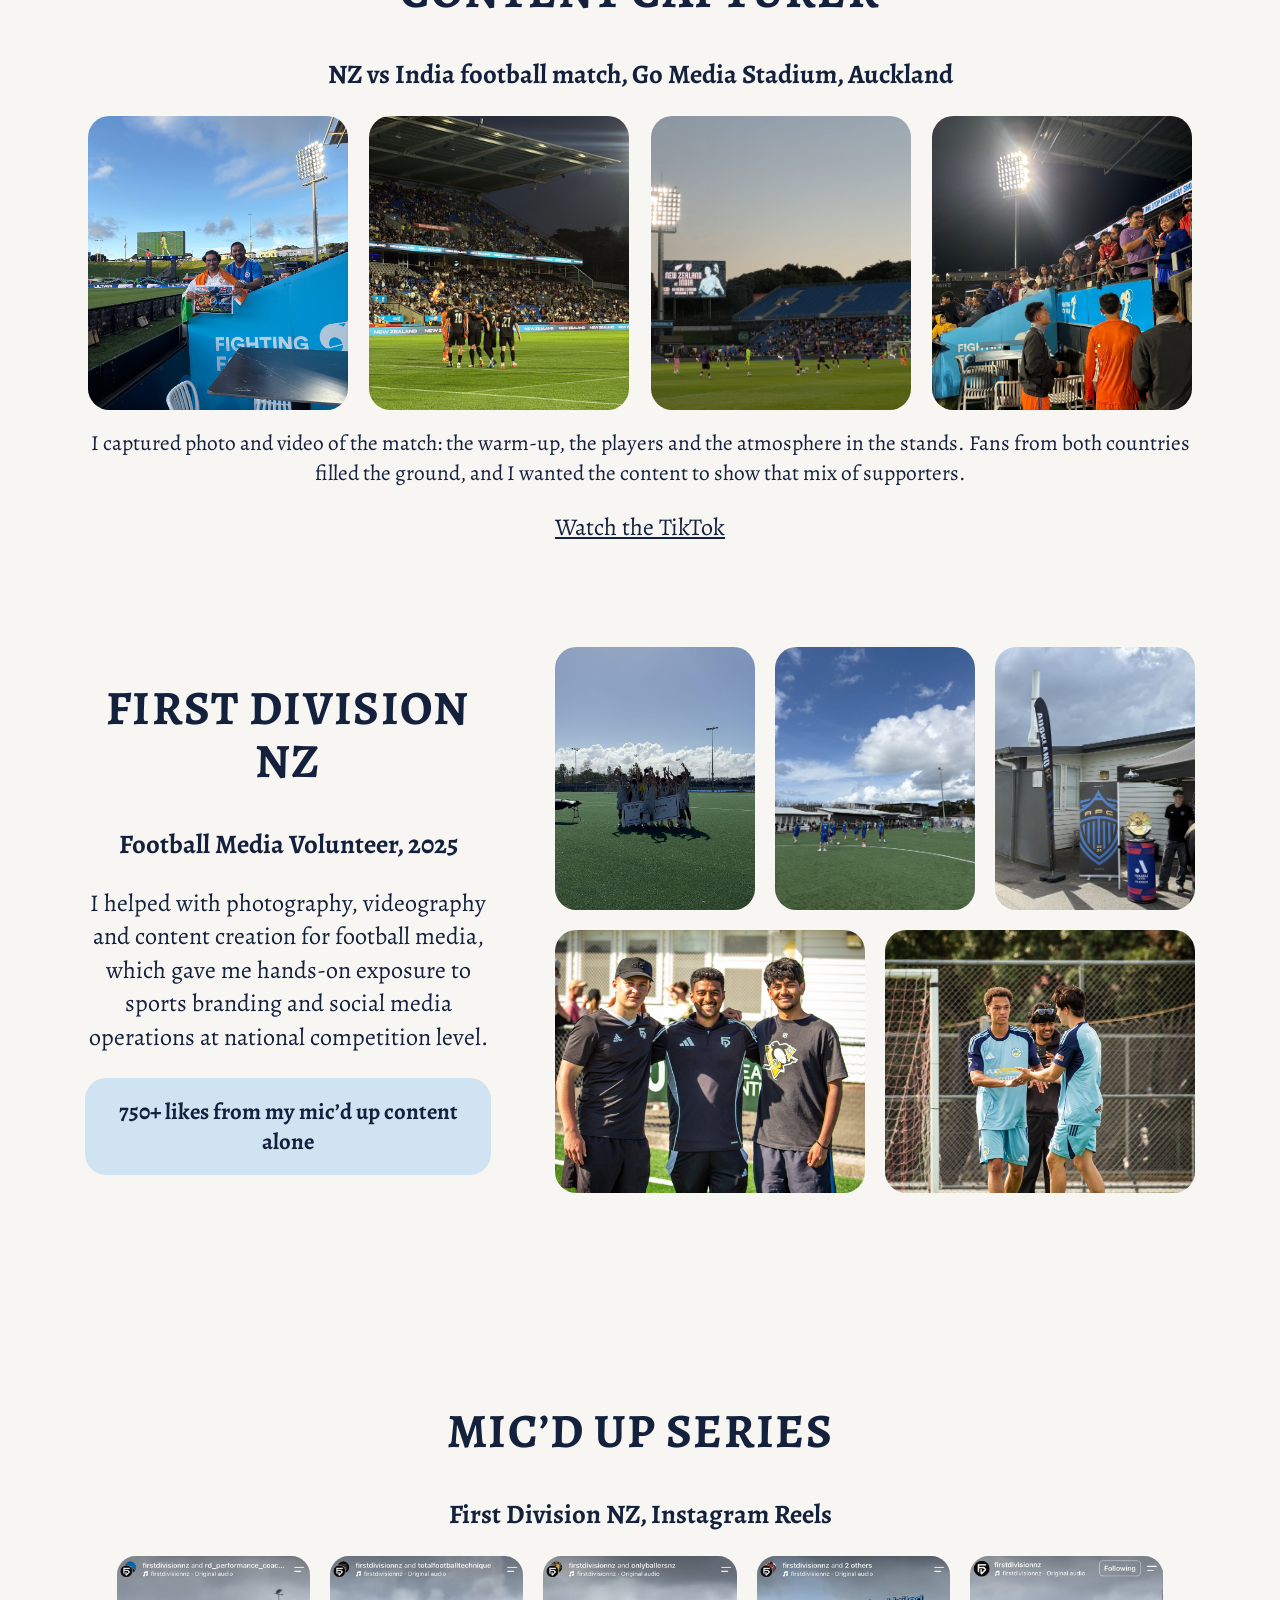
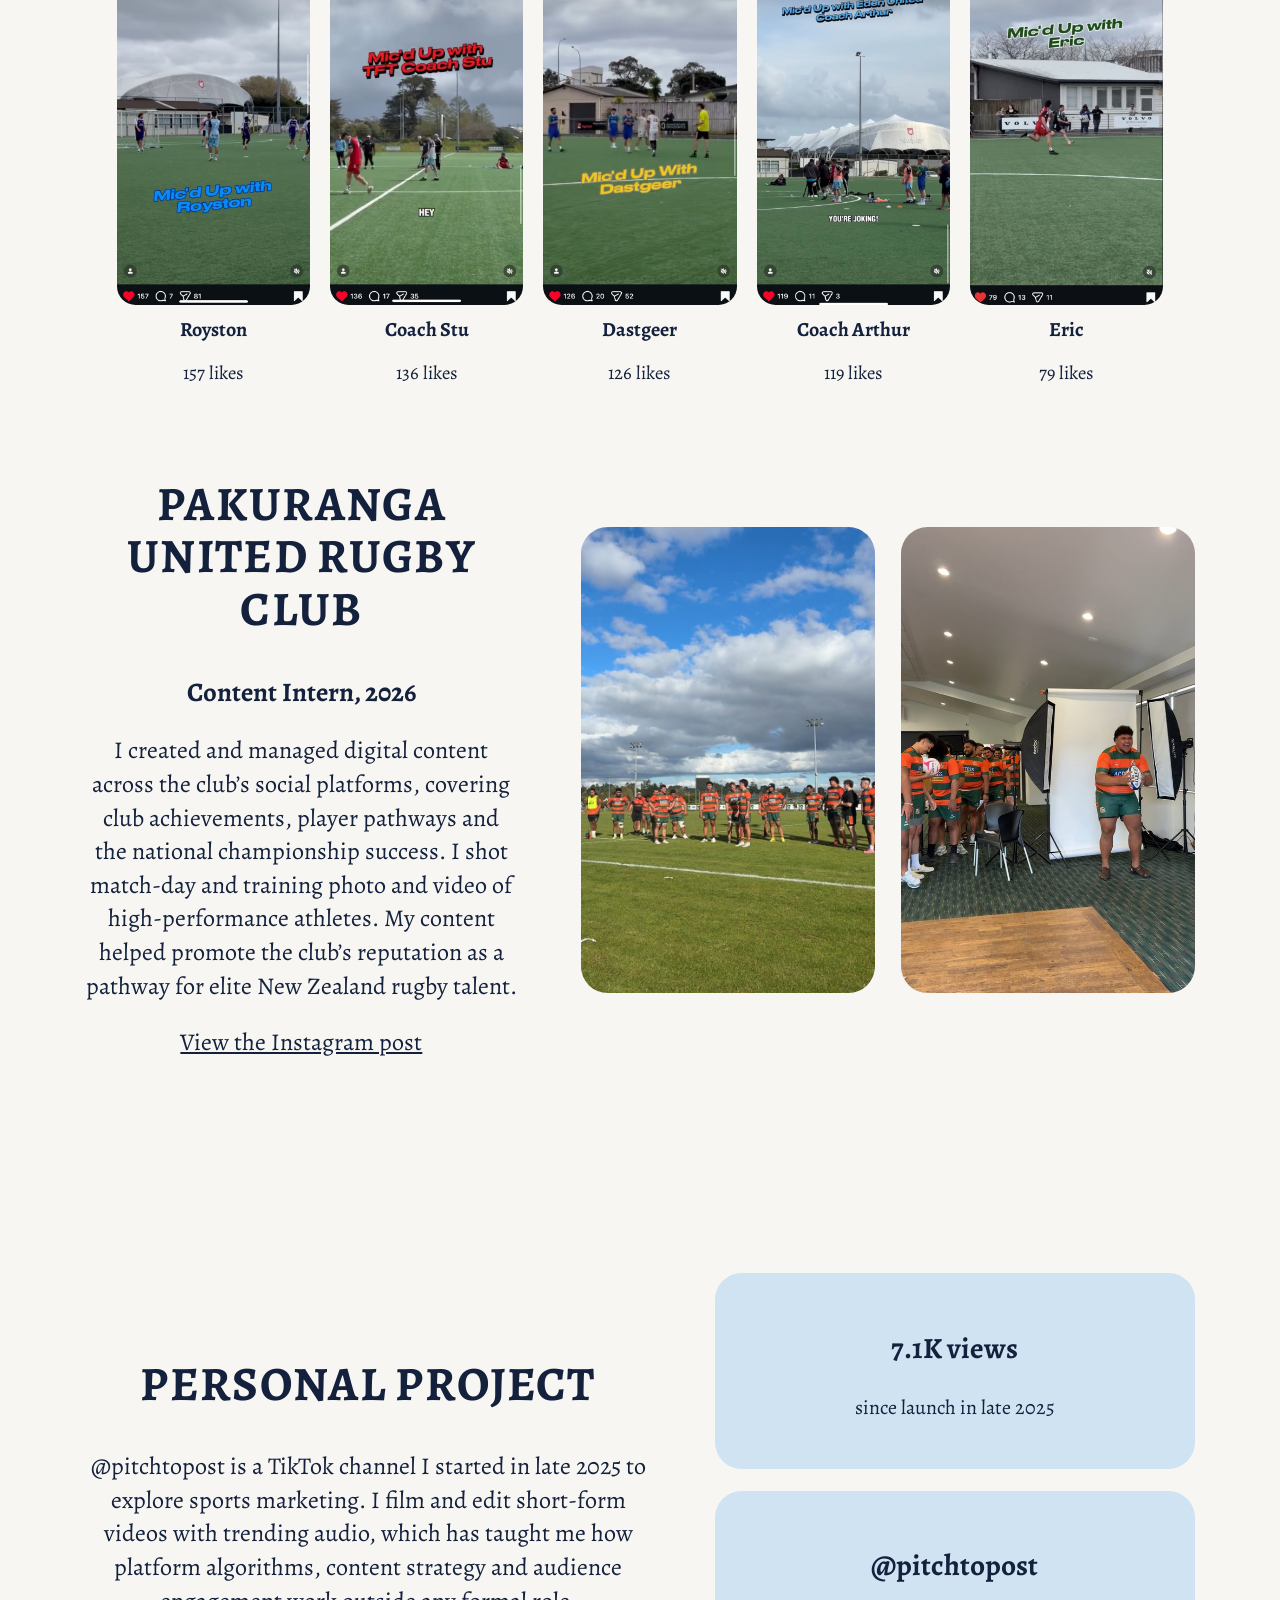
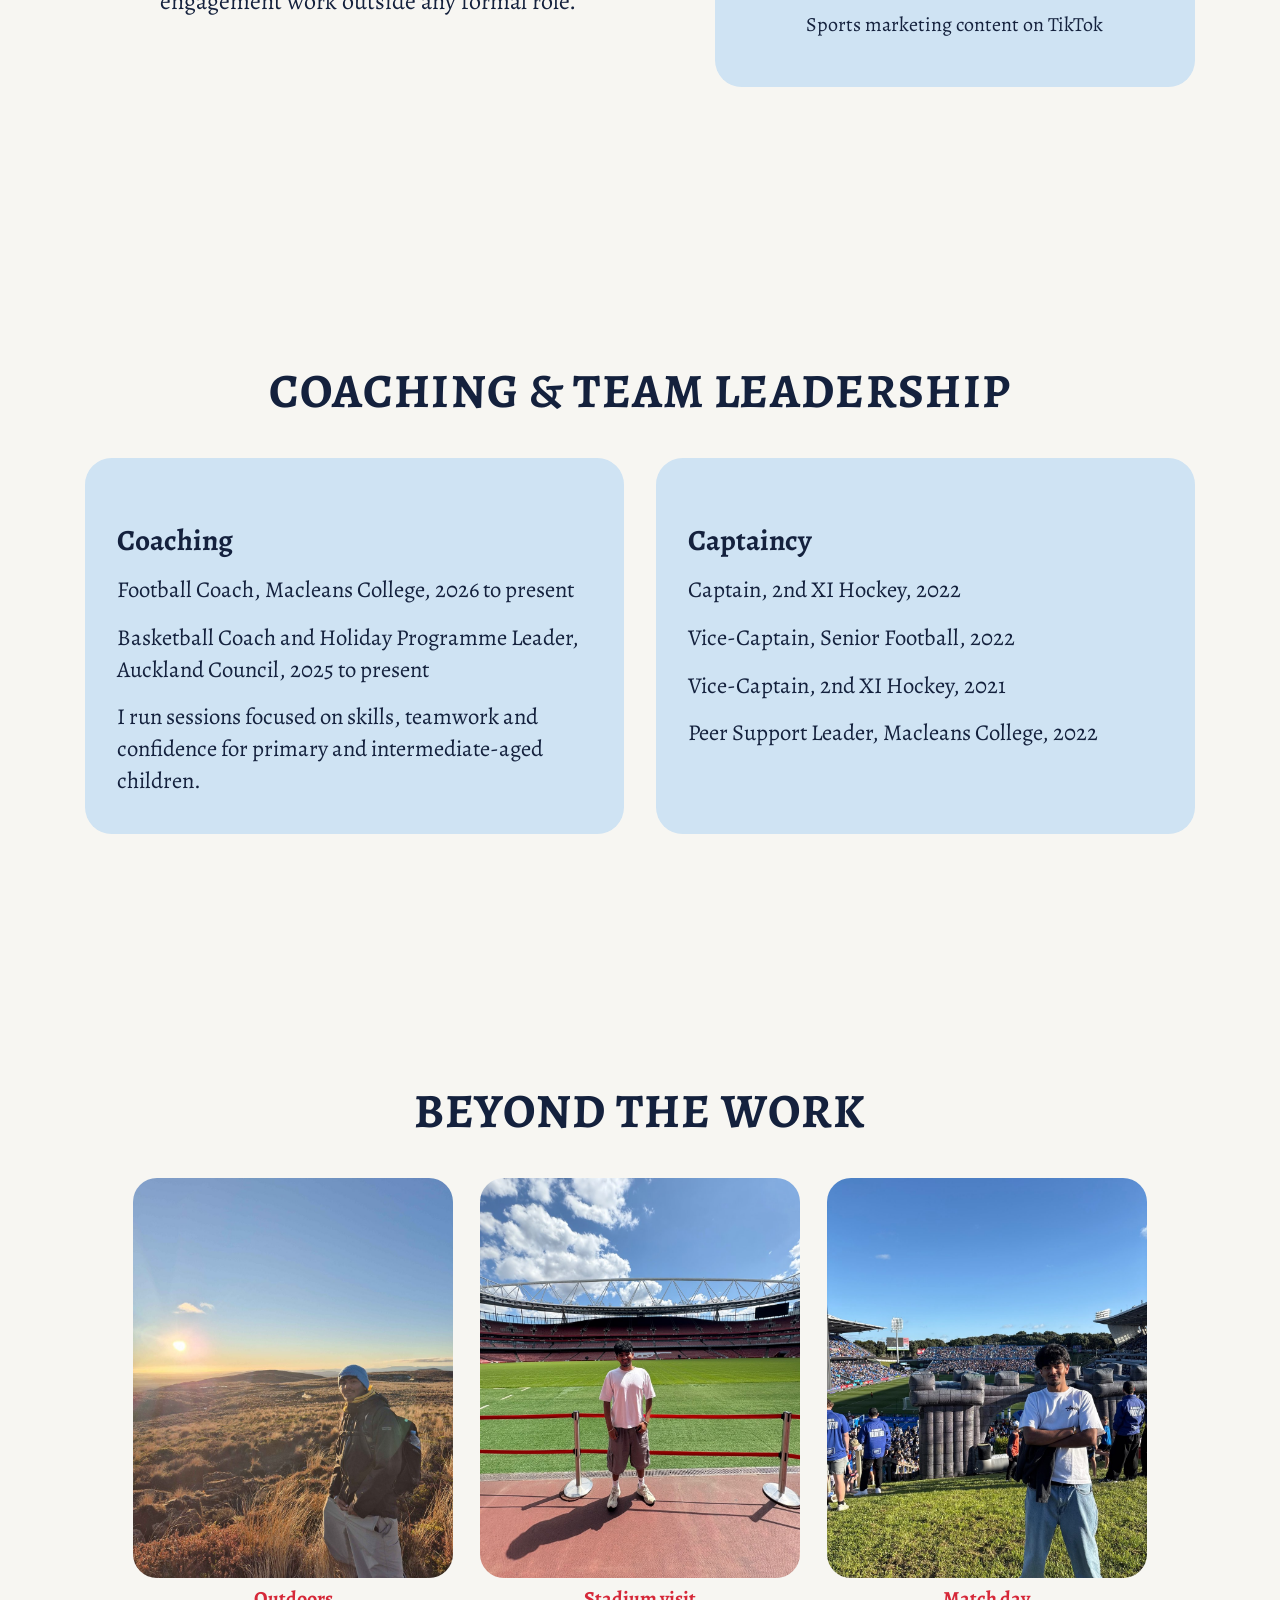
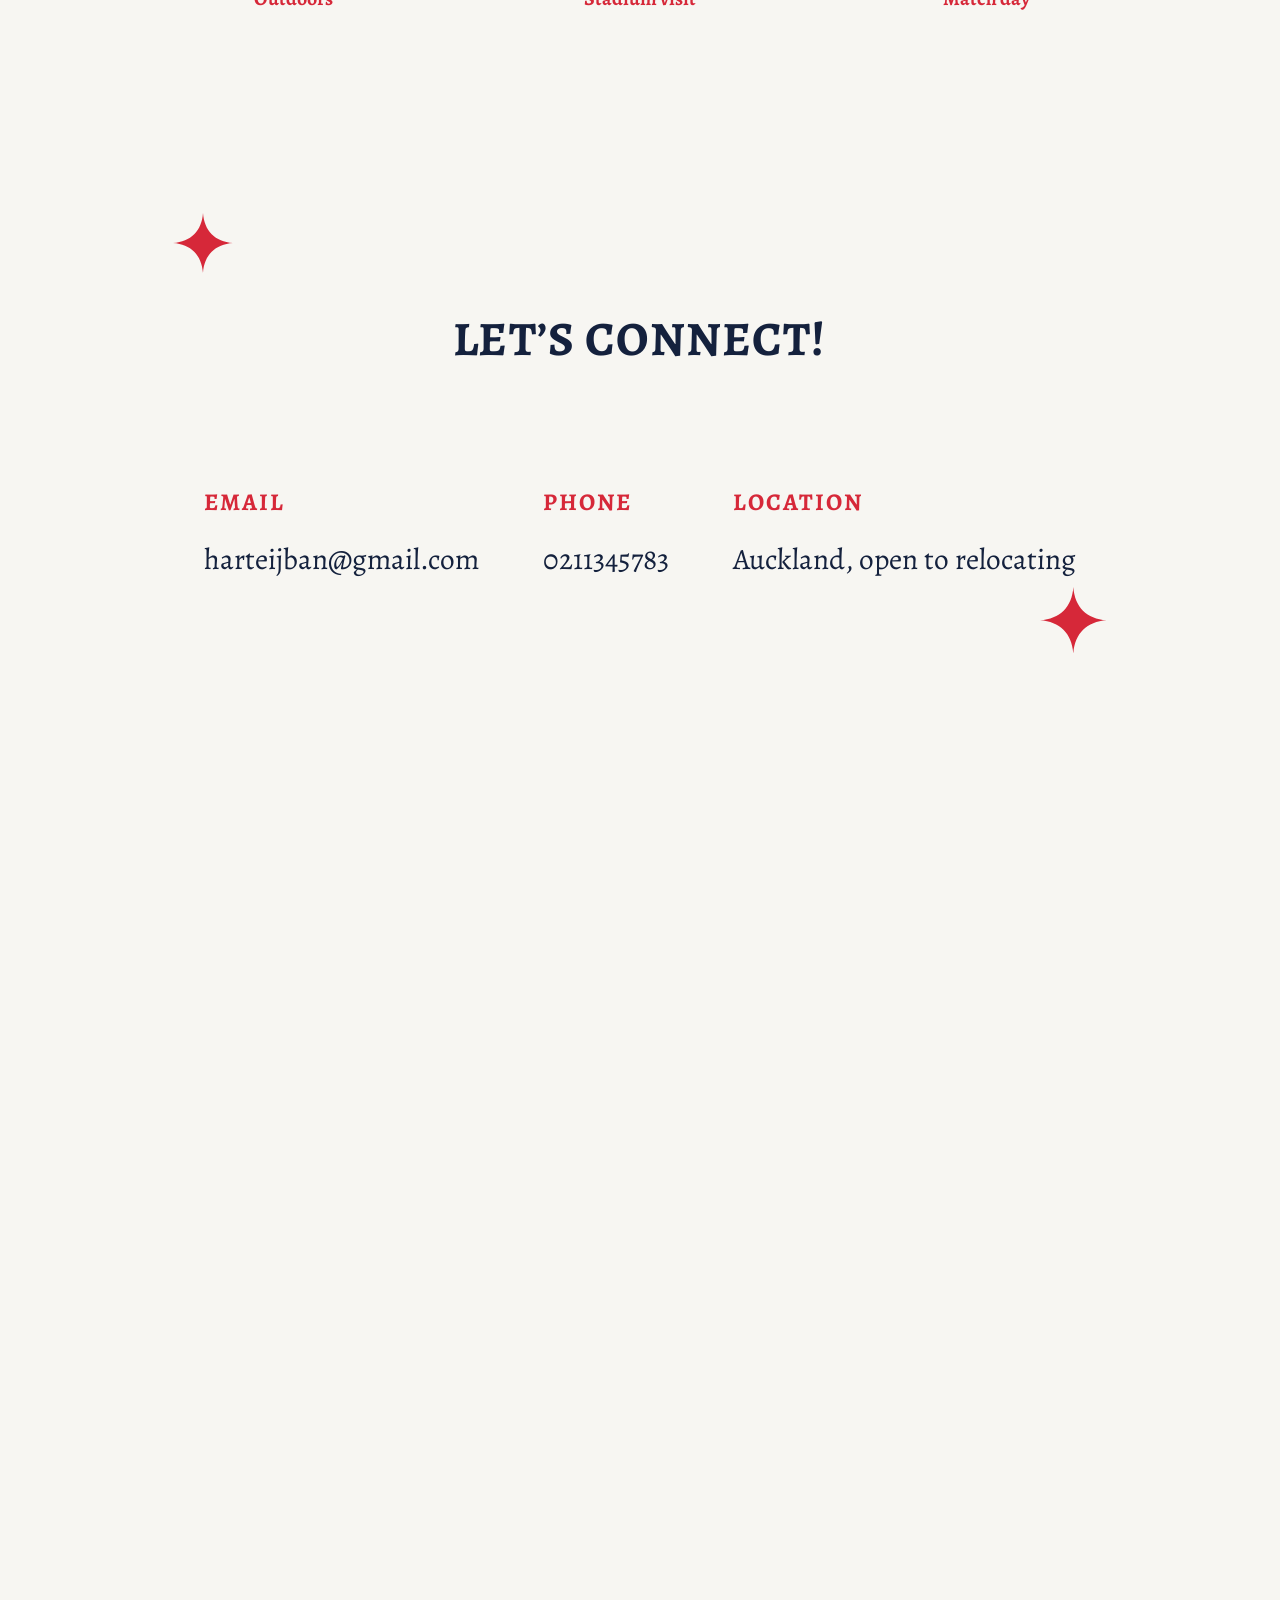
==== commit f4111546: "Add Pakuranga United pathway line Co-Authored-By: Claude Sonnet 5.5 <noreply@anthropic.com> Claude-S" ====
--- a/sports/index.html
+++ b/sports/index.html
@@ -75,7 +75,7 @@
 <div class="col">
 <h2 class="title">PAKURANGA UNITED RUGBY CLUB</h2>
 <p class="role">Content Intern, 2026</p>
-<p class="lead">I created and managed digital content across the club’s social platforms, covering club achievements, player pathways and the national championship success. I shot match-day and training photo and video of high-performance athletes.</p>
+<p class="lead">I created and managed digital content across the club’s social platforms, covering club achievements, player pathways and the national championship success. I shot match-day and training photo and video of high-performance athletes. My content helped promote the club’s reputation as a pathway for elite New Zealand rugby talent.</p>
 <p class="link"><a href="https://www.instagram.com/p/DWijAfNEwbJ/?fqnt=eHd3bnVuc2g3aHdn">View the Instagram post</a></p>
 </div>
 <div class="photos">
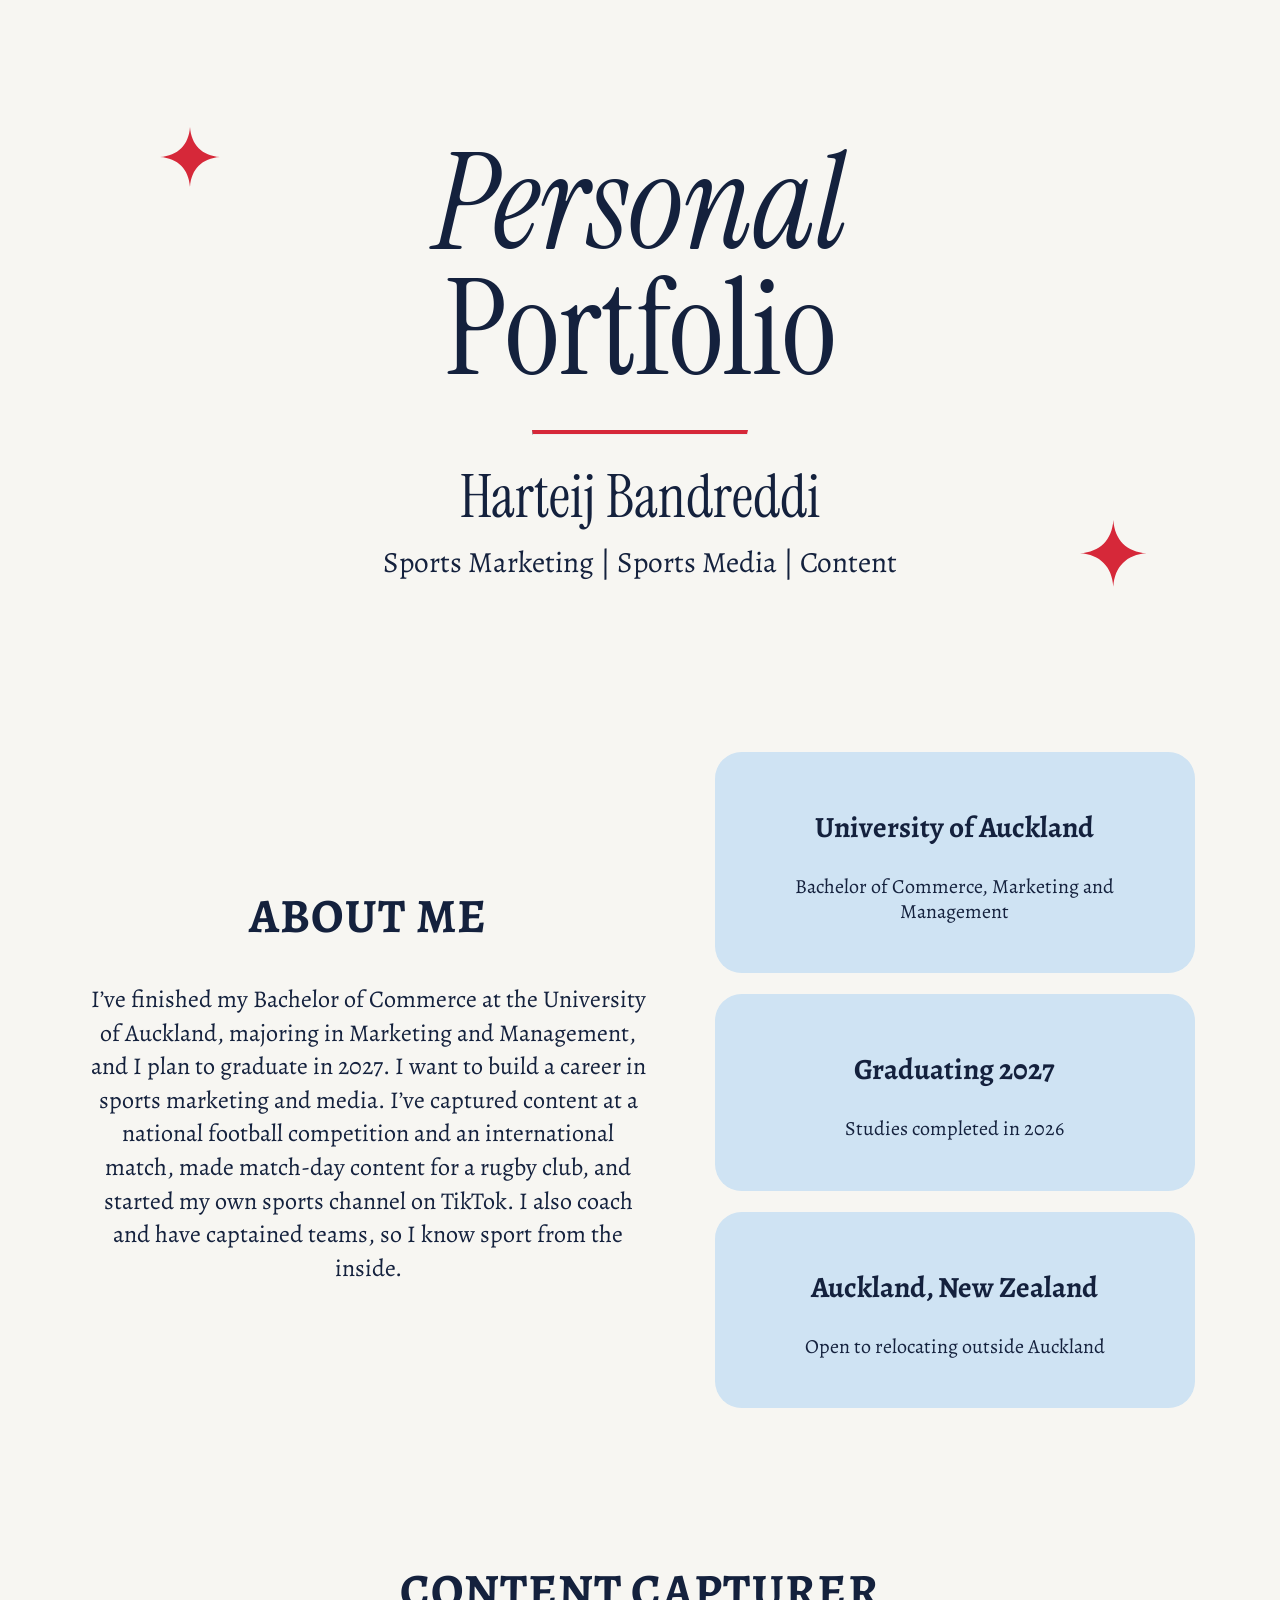
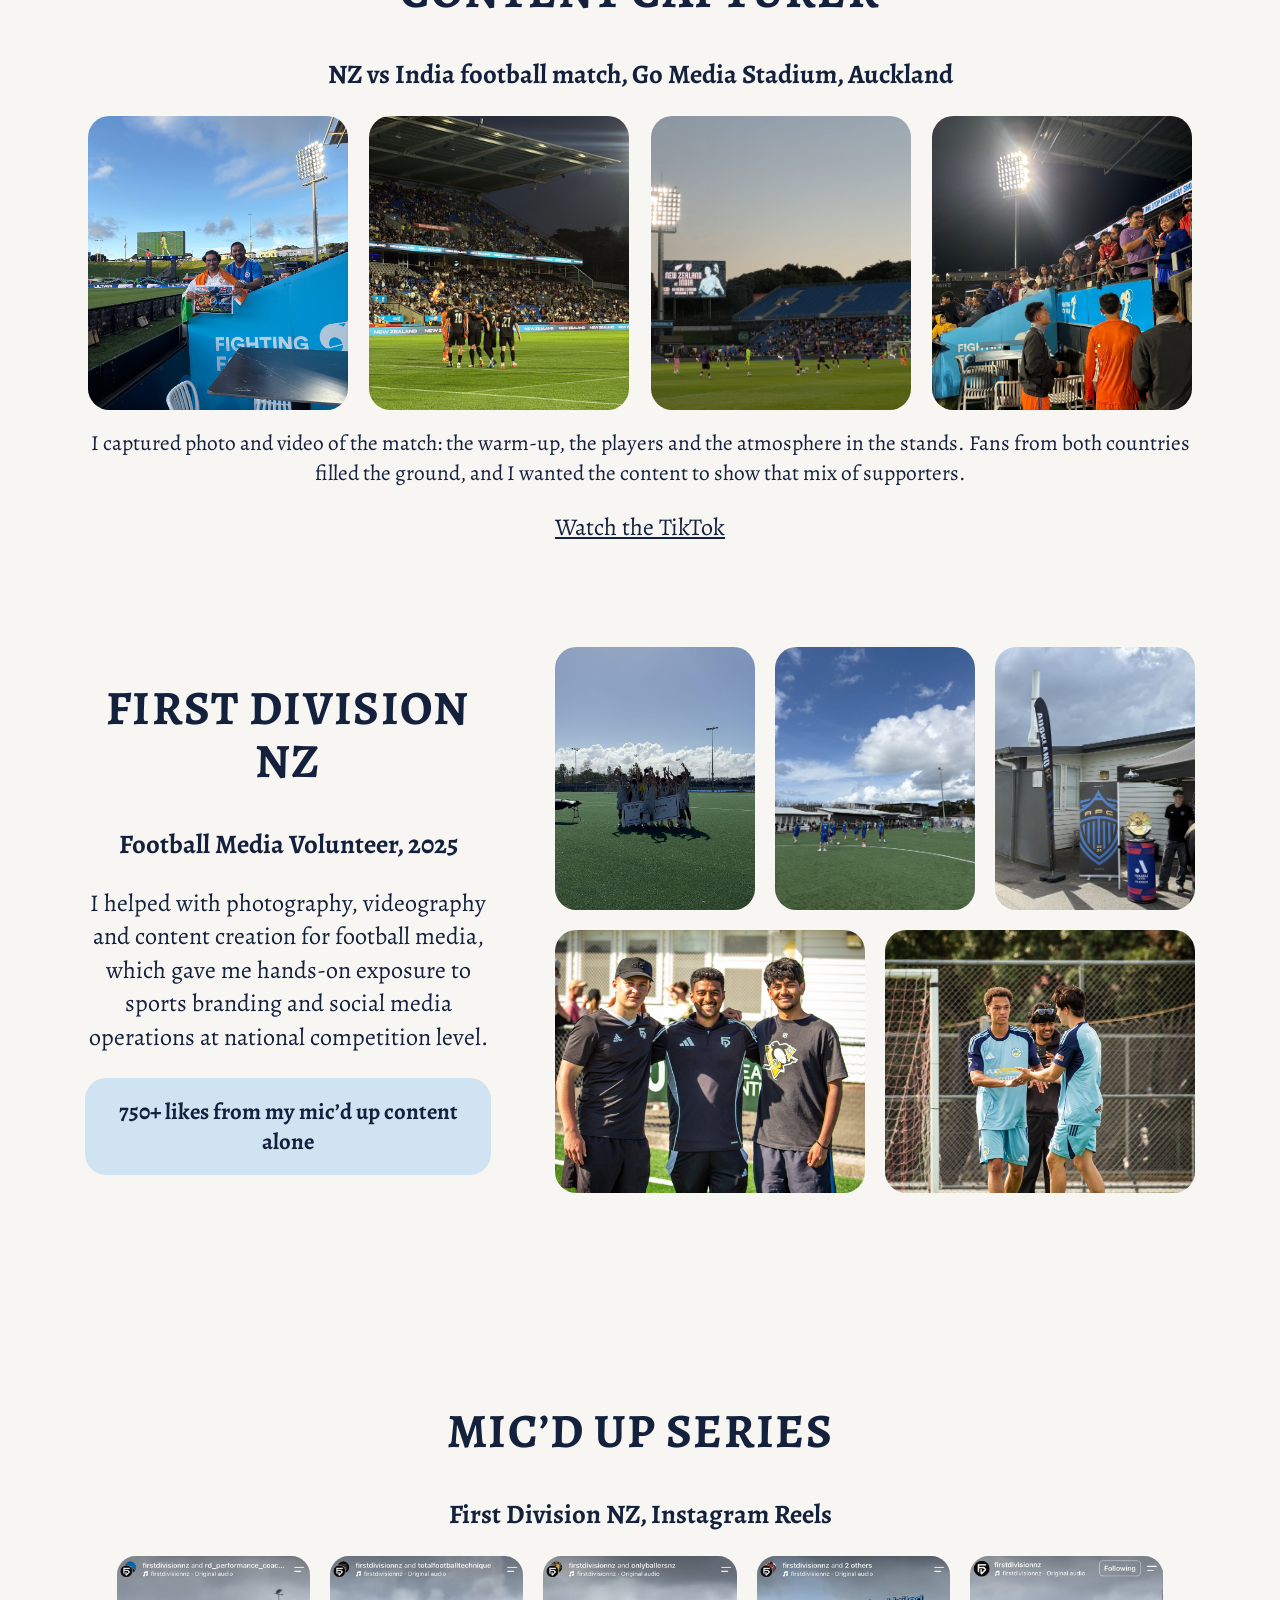
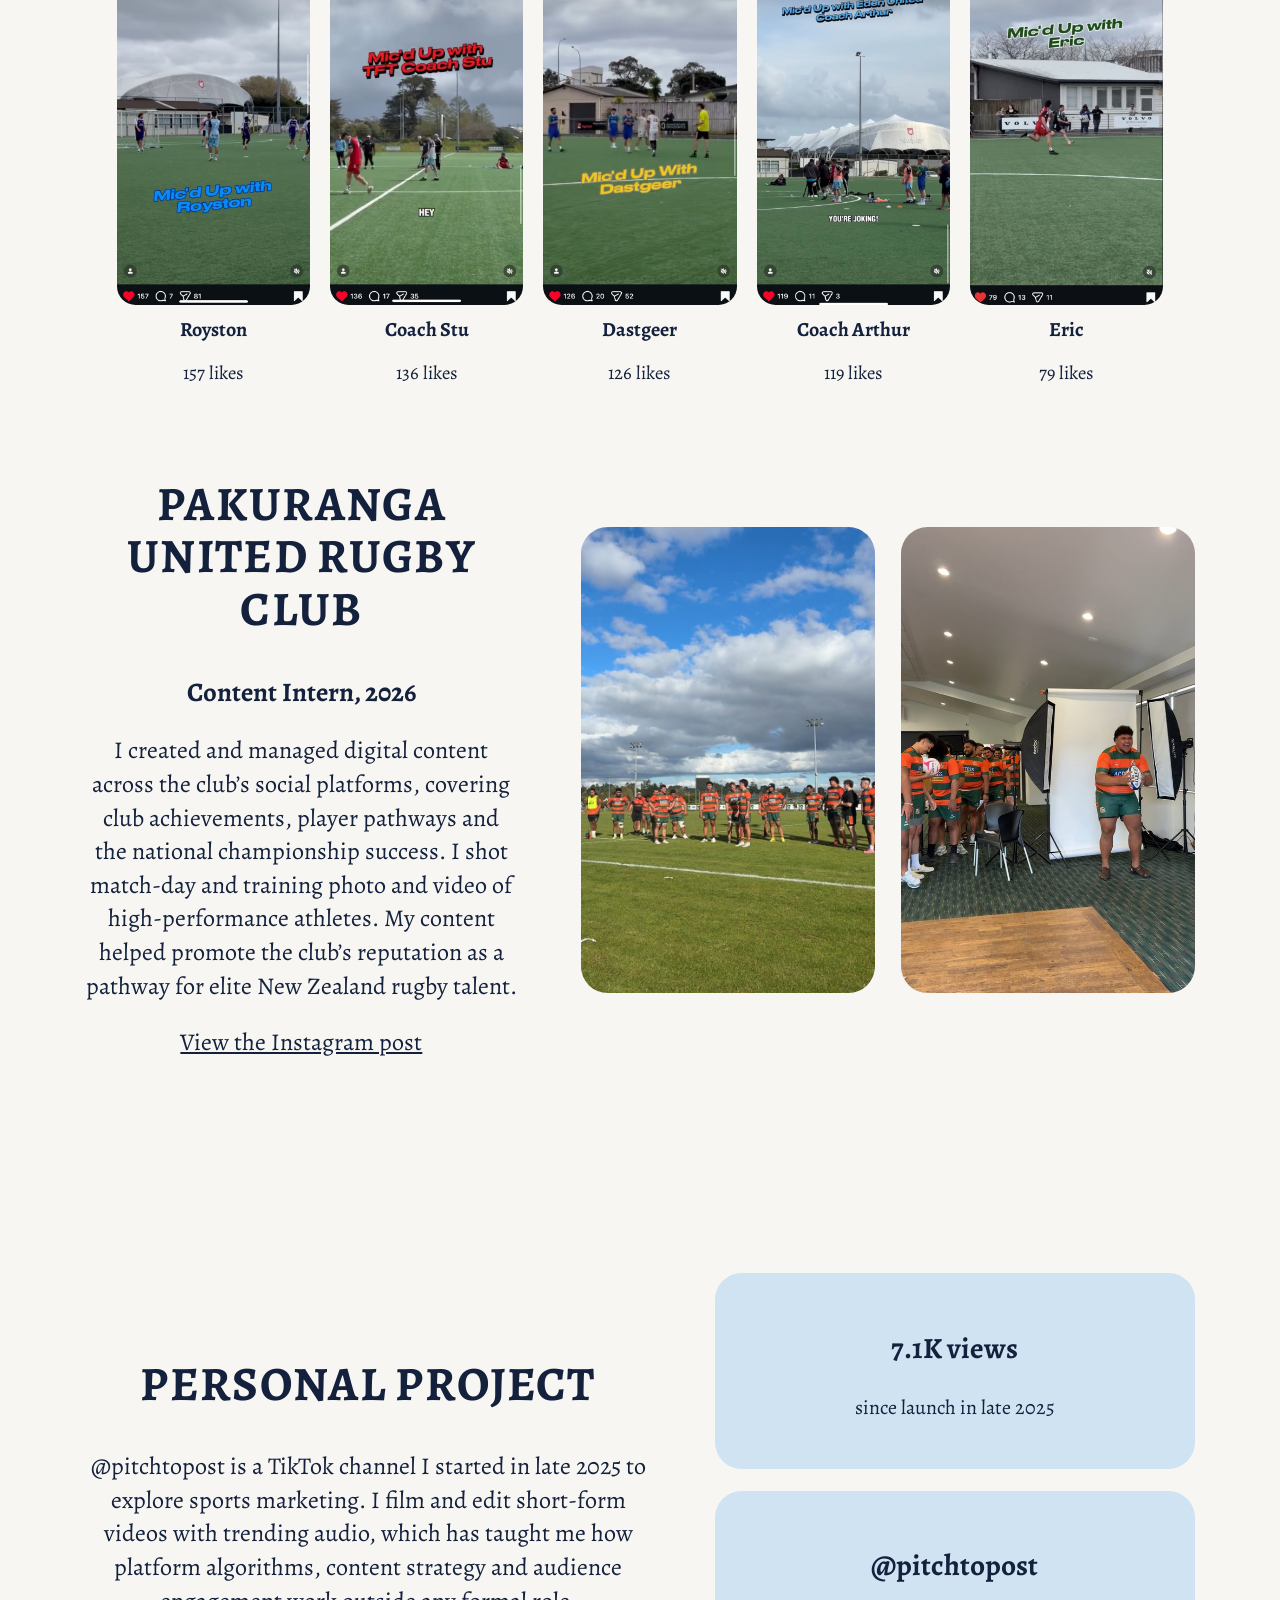
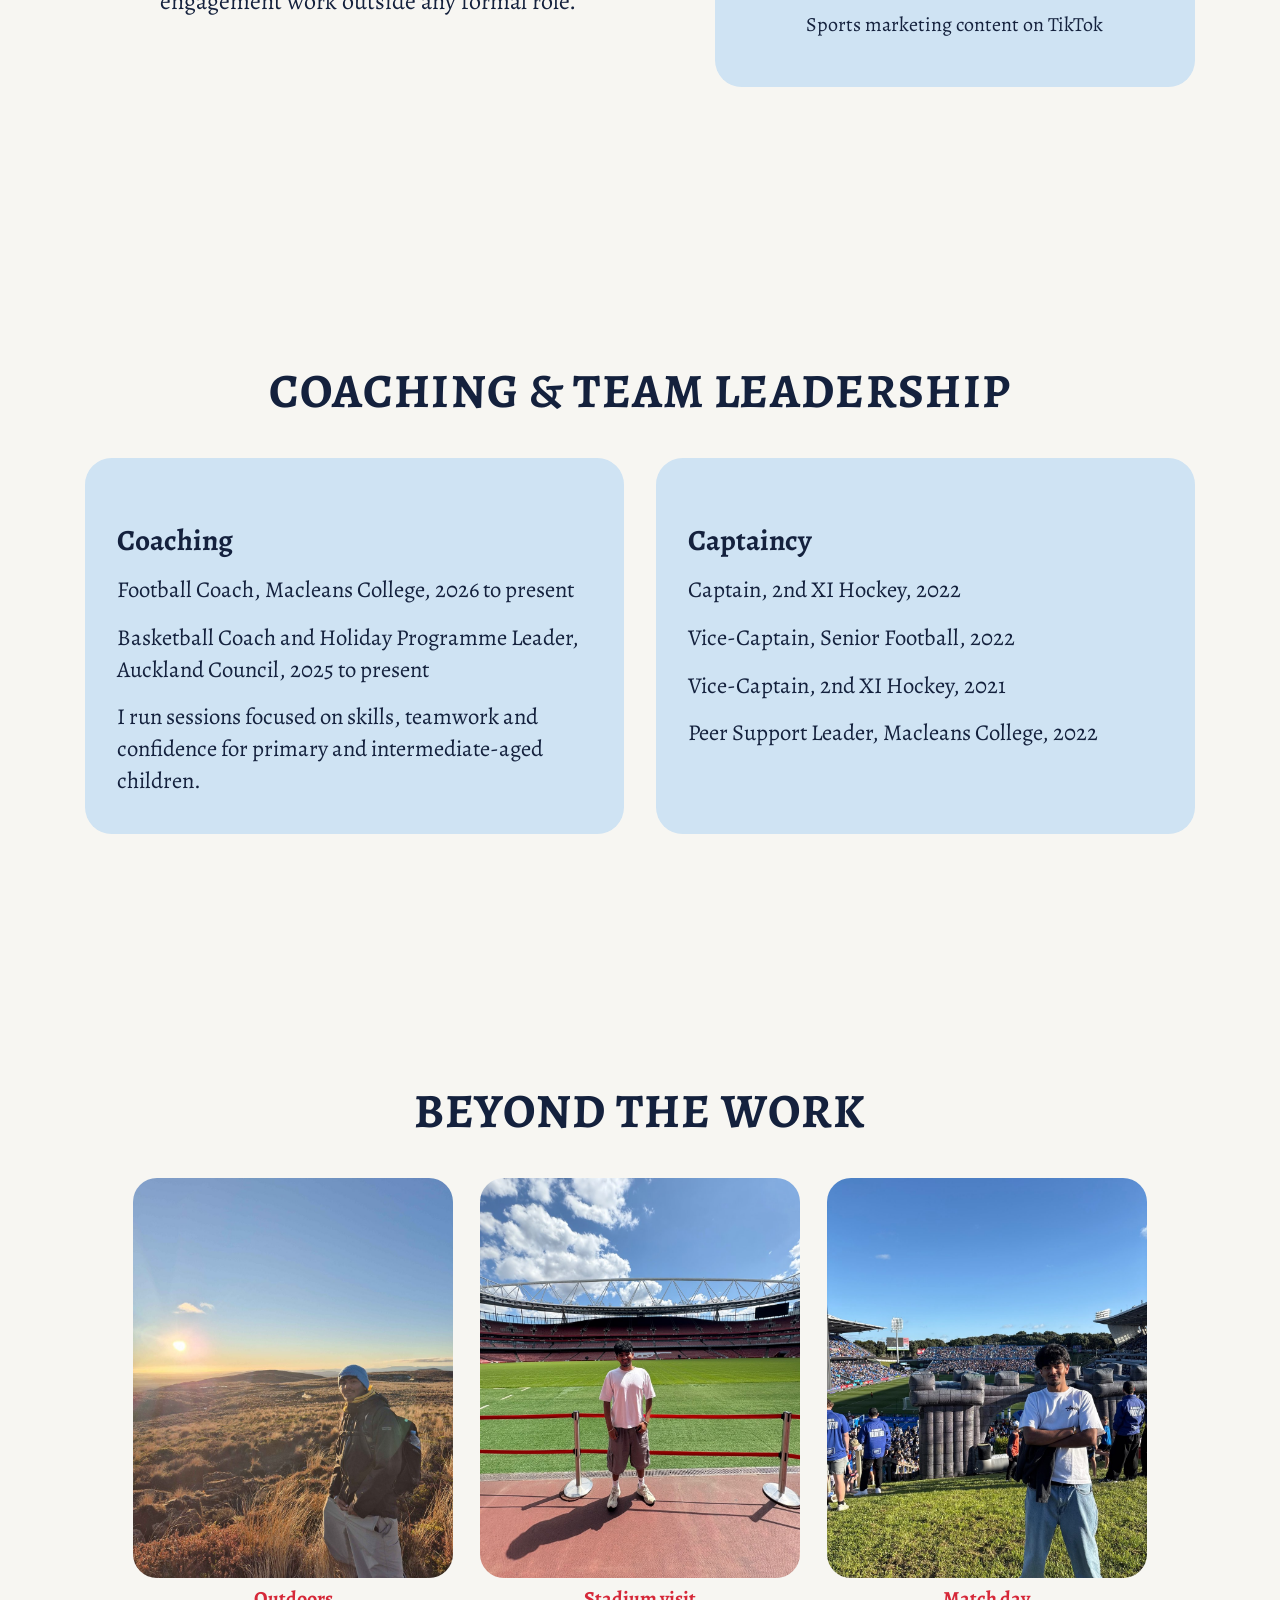
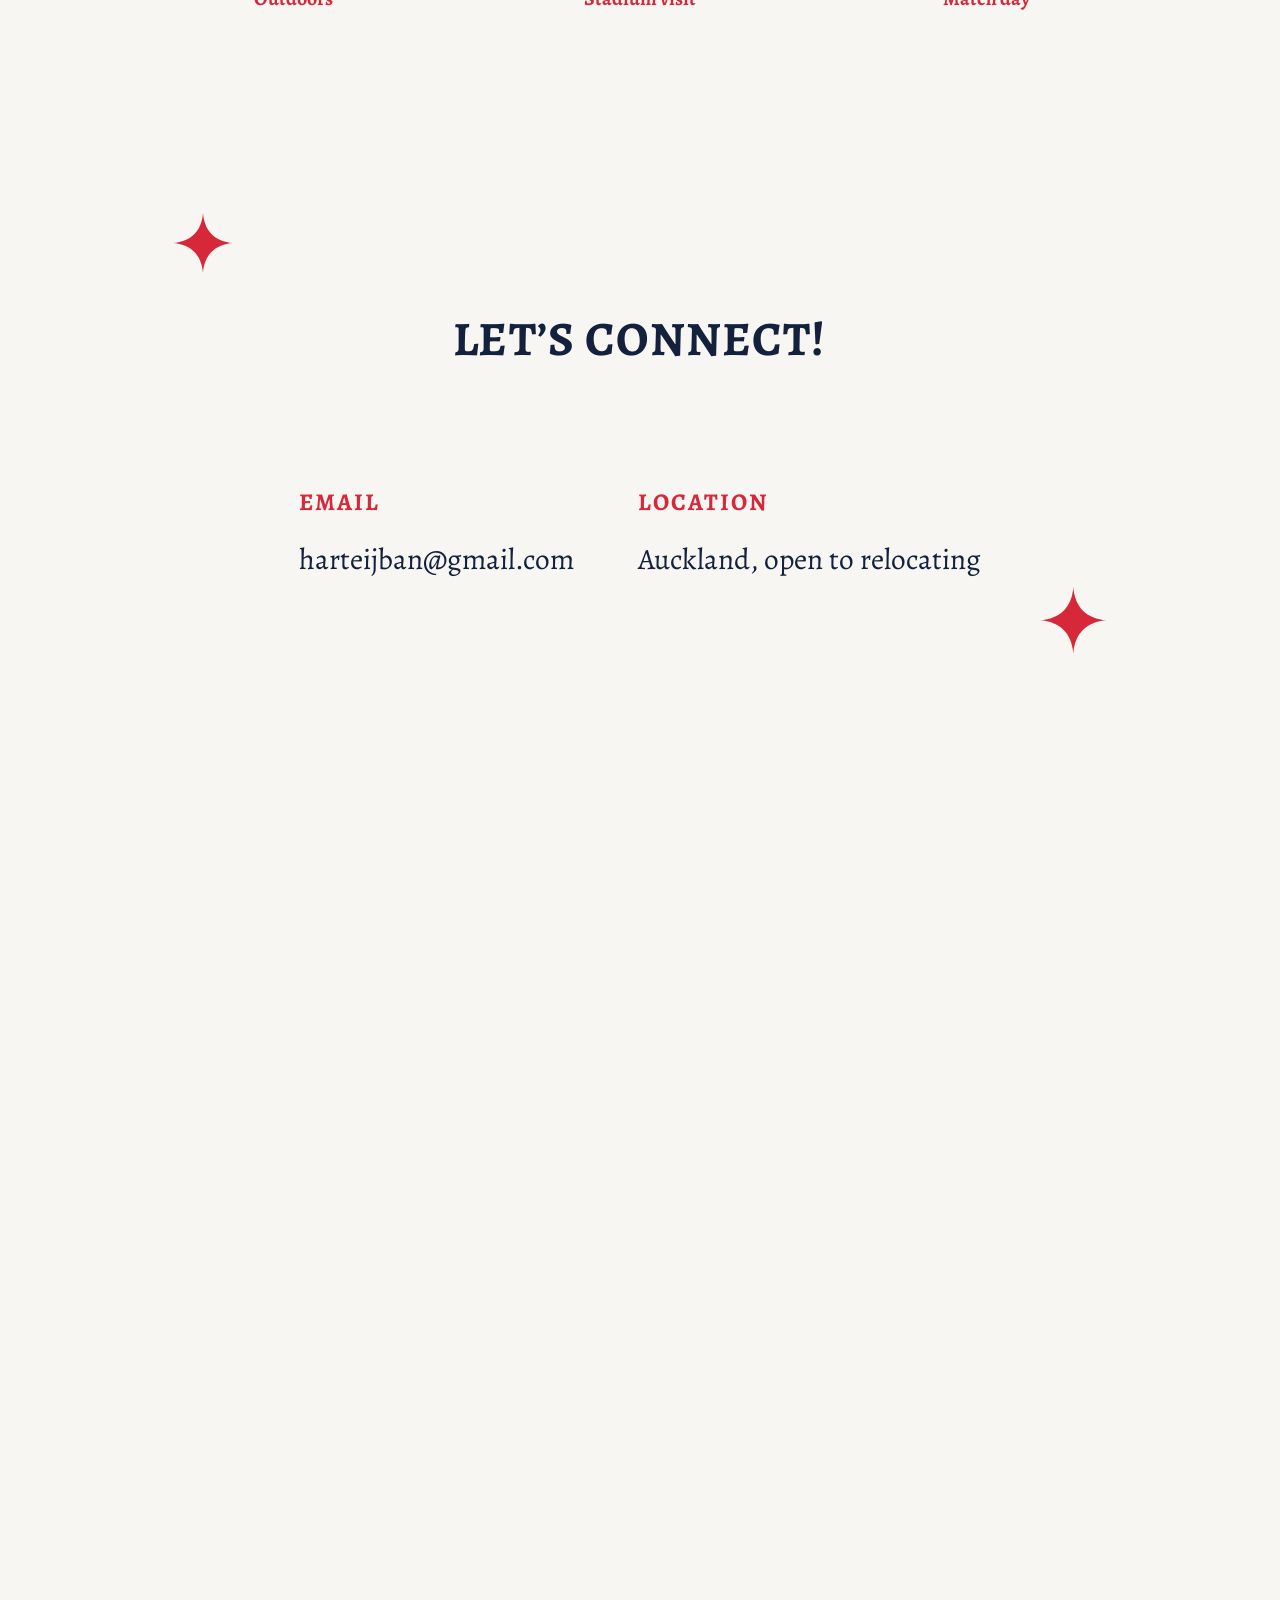
==== commit b1aa00c2: "Remove phone number from contact slide Co-Authored-By: Claude Sonnet 5.5 <noreply@anthropic.com> Cla" ====
--- a/sports/index.html
+++ b/sports/index.html
@@ -128,7 +128,6 @@
 <h2 class="title">LET’S CONNECT!</h2>
 <div class="rows">
 <div class="c"><p class="eyebrow">EMAIL</p><p class="val">harteijban@gmail.com</p></div>
-<div class="c"><p class="eyebrow">PHONE</p><p class="val">0211345783</p></div>
 <div class="c"><p class="eyebrow">LOCATION</p><p class="val">Auckland, open to relocating</p></div>
 </div>
 </section>
